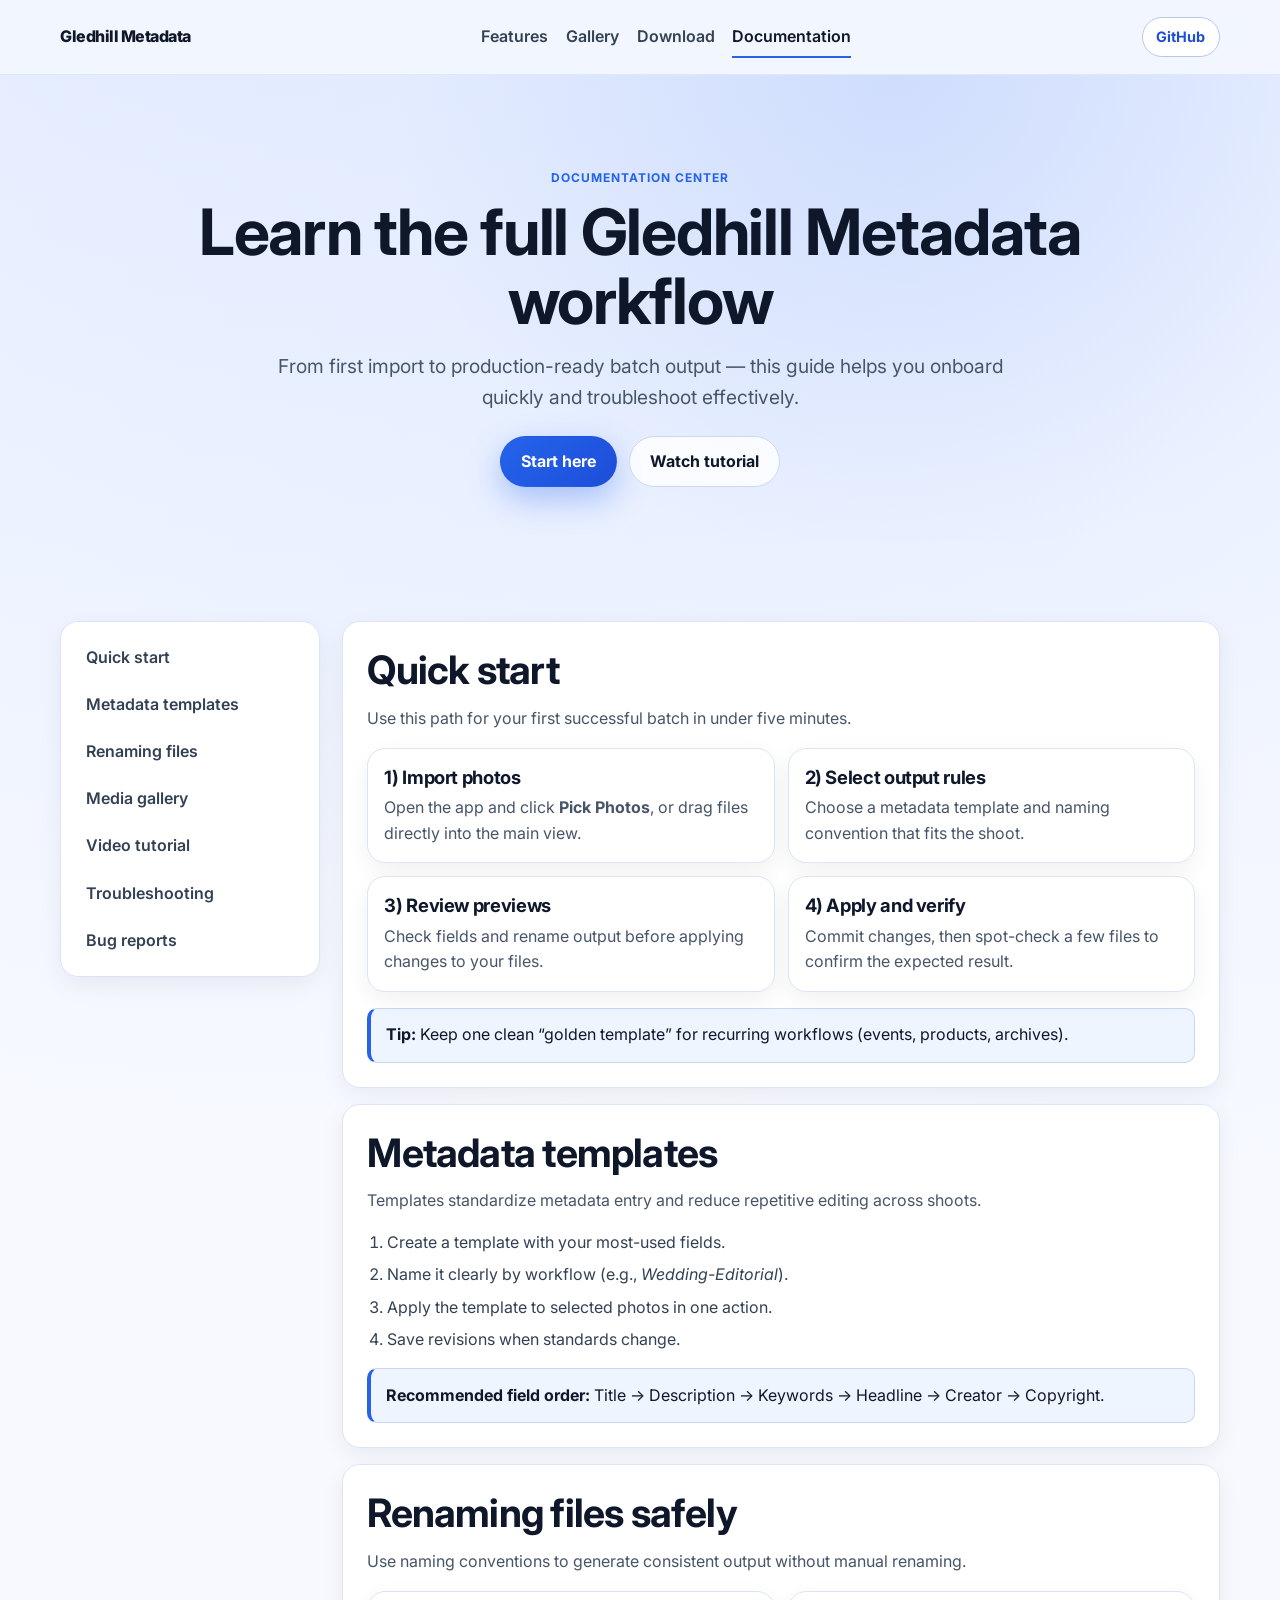
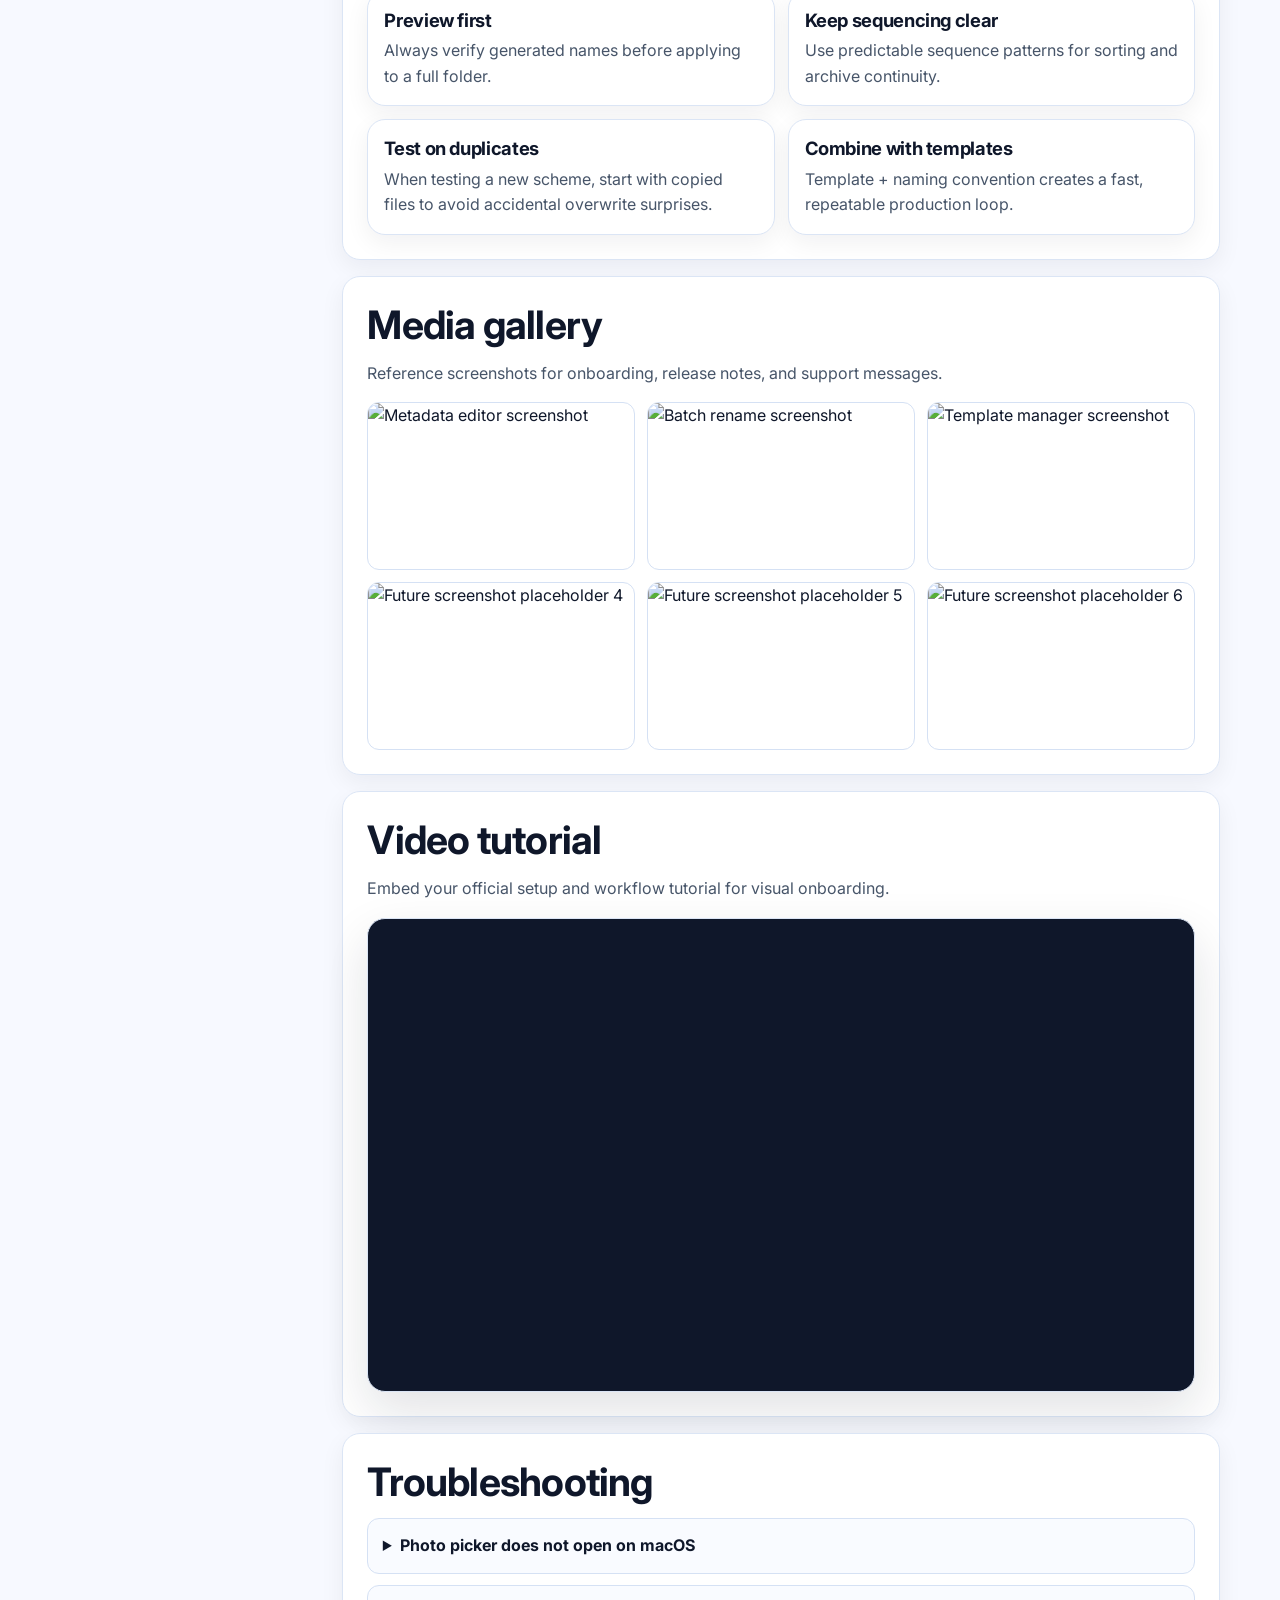
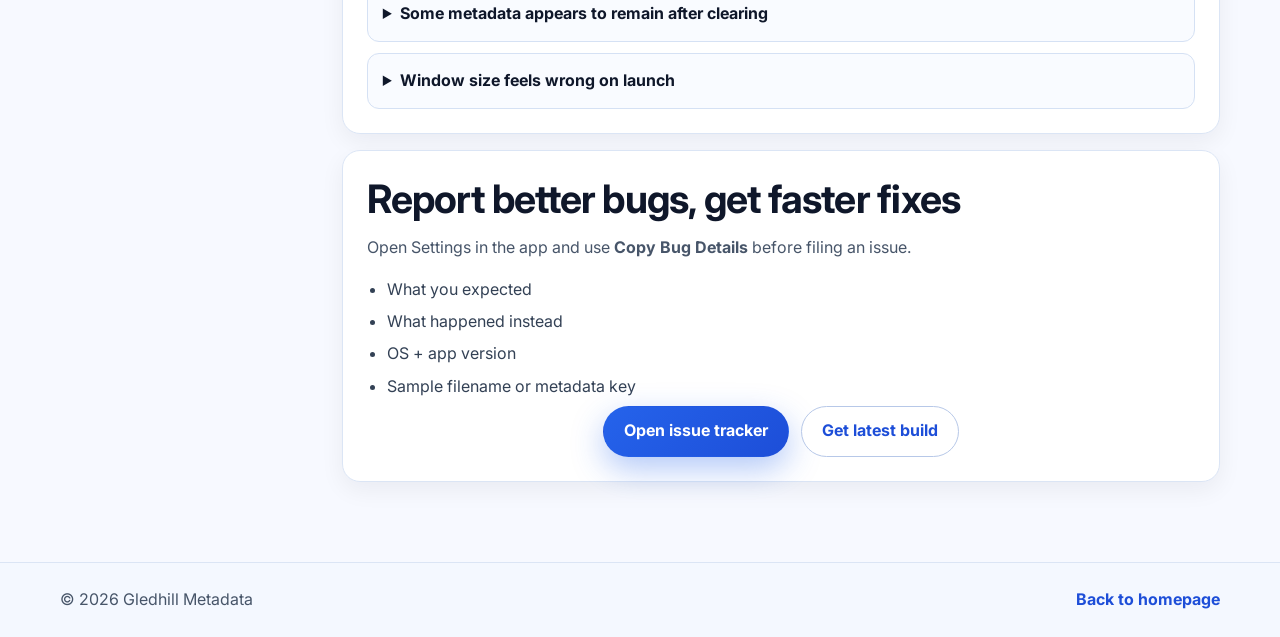
==== docs.html @ 779b61c4 "1.6.3" ====
<!doctype html>
<html lang="en">
<head>
  <meta charset="UTF-8" />
  <meta name="viewport" content="width=device-width, initial-scale=1.0" />
  <meta name="description" content="Official documentation for Gledhill Metadata: quick start, metadata templates, renaming, troubleshooting, media, and support resources." />
  <meta name="keywords" content="Gledhill Metadata documentation, EXIF editor guide, metadata templates, batch rename help" />
  <title>Documentation — Gledhill Metadata</title>
  <meta property="og:title" content="Documentation — Gledhill Metadata" />
  <meta property="og:description" content="Learn how to import photos, apply templates, rename files, troubleshoot issues, and submit high-quality bug reports." />
  <meta property="og:image" content="https://nerd-or-geek.github.io/Gledhill-Metadata/assets/screenshot-1.PNG" />
  <meta property="og:url" content="https://nerd-or-geek.github.io/Gledhill-Metadata/docs.html" />
  <meta property="og:type" content="article" />
  <meta name="twitter:card" content="summary_large_image" />
  <link rel="canonical" href="https://nerd-or-geek.github.io/Gledhill-Metadata/docs.html" />
  <link rel="icon" type="image/x-icon" href="gledhillmetadata/assets/icons/app_logo.ico" />
  <link rel="preconnect" href="https://fonts.googleapis.com" />
  <link rel="preconnect" href="https://fonts.gstatic.com" crossorigin />
  <link href="https://fonts.googleapis.com/css2?family=Inter:wght@400;500;600;700;800&display=swap" rel="stylesheet" />
  <link rel="stylesheet" href="styles.css" />
</head>
<body>
  <header class="site-header">
    <div class="container header-inner">
      <a href="index.html" class="brand" aria-label="Gledhill Metadata home">Gledhill Metadata</a>
      <nav class="nav" aria-label="Main navigation">
        <a href="index.html#features">Features</a>
        <a href="index.html#gallery">Gallery</a>
        <a href="index.html#download">Download</a>
        <a href="docs.html" class="active" aria-current="page">Documentation</a>
      </nav>
      <a class="btn btn-outline btn-small" href="https://github.com/Nerd-or-Geek/Gledhill-Metadata" target="_blank" rel="noopener noreferrer">GitHub</a>
    </div>
  </header>

  <main id="top">
    <section class="doc-hero">
      <div class="container doc-hero-inner" data-reveal>
        <p class="eyebrow">Documentation Center</p>
        <h1>Learn the full Gledhill Metadata workflow</h1>
        <p class="hero-tagline">From first import to production-ready batch output — this guide helps you onboard quickly and troubleshoot effectively.</p>
        <div class="hero-actions">
          <a class="btn btn-primary" href="#quick-start">Start here</a>
          <a class="btn btn-ghost" href="#tutorial-video">Watch tutorial</a>
        </div>
      </div>
    </section>

    <section class="section">
      <div class="container doc-layout">
        <aside class="doc-sidebar" aria-label="Documentation section navigation">
          <nav>
            <a href="#quick-start">Quick start</a>
            <a href="#metadata-templates">Metadata templates</a>
            <a href="#renaming">Renaming files</a>
            <a href="#media">Media gallery</a>
            <a href="#tutorial-video">Video tutorial</a>
            <a href="#troubleshooting">Troubleshooting</a>
            <a href="#bug-reports">Bug reports</a>
          </nav>
        </aside>

        <div class="doc-content">
          <section id="quick-start" class="doc-section" data-reveal>
            <h2>Quick start</h2>
            <p>Use this path for your first successful batch in under five minutes.</p>
            <div class="doc-grid">
              <article class="doc-card">
                <h3>1) Import photos</h3>
                <p>Open the app and click <strong>Pick Photos</strong>, or drag files directly into the main view.</p>
              </article>
              <article class="doc-card">
                <h3>2) Select output rules</h3>
                <p>Choose a metadata template and naming convention that fits the shoot.</p>
              </article>
              <article class="doc-card">
                <h3>3) Review previews</h3>
                <p>Check fields and rename output before applying changes to your files.</p>
              </article>
              <article class="doc-card">
                <h3>4) Apply and verify</h3>
                <p>Commit changes, then spot-check a few files to confirm the expected result.</p>
              </article>
            </div>
            <div class="doc-callout">
              <strong>Tip:</strong> Keep one clean “golden template” for recurring workflows (events, products, archives).
            </div>
          </section>

          <section id="metadata-templates" class="doc-section" data-reveal>
            <h2>Metadata templates</h2>
            <p>Templates standardize metadata entry and reduce repetitive editing across shoots.</p>
            <ol class="doc-steps">
              <li>Create a template with your most-used fields.</li>
              <li>Name it clearly by workflow (e.g., <em>Wedding-Editorial</em>).</li>
              <li>Apply the template to selected photos in one action.</li>
              <li>Save revisions when standards change.</li>
            </ol>
            <div class="doc-callout">
              <strong>Recommended field order:</strong> Title → Description → Keywords → Headline → Creator → Copyright.
            </div>
          </section>

          <section id="renaming" class="doc-section" data-reveal>
            <h2>Renaming files safely</h2>
            <p>Use naming conventions to generate consistent output without manual renaming.</p>
            <div class="doc-grid">
              <article class="doc-card">
                <h3>Preview first</h3>
                <p>Always verify generated names before applying to a full folder.</p>
              </article>
              <article class="doc-card">
                <h3>Keep sequencing clear</h3>
                <p>Use predictable sequence patterns for sorting and archive continuity.</p>
              </article>
              <article class="doc-card">
                <h3>Test on duplicates</h3>
                <p>When testing a new scheme, start with copied files to avoid accidental overwrite surprises.</p>
              </article>
              <article class="doc-card">
                <h3>Combine with templates</h3>
                <p>Template + naming convention creates a fast, repeatable production loop.</p>
              </article>
            </div>
          </section>

          <section id="media" class="doc-section" data-reveal>
            <h2>Media gallery</h2>
            <p>Reference screenshots for onboarding, release notes, and support messages.</p>
            <div class="doc-media-grid">
              <figure class="doc-media-item"><img src="assets/screenshot-1.PNG" alt="Metadata editor screenshot" loading="lazy" /></figure>
              <figure class="doc-media-item"><img src="assets/screenshot-2.PNG" alt="Batch rename screenshot" loading="lazy" /></figure>
              <figure class="doc-media-item"><img src="assets/screenshot-3.PNG" alt="Template manager screenshot" loading="lazy" /></figure>
              <figure class="doc-media-item"><img src="https://placehold.co/800x520/e0ecff/2563eb?text=Future+Screenshot+04" alt="Future screenshot placeholder 4" loading="lazy" /></figure>
              <figure class="doc-media-item"><img src="https://placehold.co/800x520/f1f5f9/334155?text=Future+Screenshot+05" alt="Future screenshot placeholder 5" loading="lazy" /></figure>
              <figure class="doc-media-item"><img src="https://placehold.co/800x520/e2e8f0/0f172a?text=Future+Screenshot+06" alt="Future screenshot placeholder 6" loading="lazy" /></figure>
            </div>
          </section>

          <section id="tutorial-video" class="doc-section" data-reveal>
            <h2>Video tutorial</h2>
            <p>Embed your official setup and workflow tutorial for visual onboarding.</p>
            <div class="video-frame">
              <iframe
                src="https://www.youtube-nocookie.com/embed/dQw4w9WgXcQ"
                title="Gledhill Metadata documentation tutorial"
                loading="lazy"
                allow="accelerometer; autoplay; clipboard-write; encrypted-media; gyroscope; picture-in-picture; web-share"
                referrerpolicy="strict-origin-when-cross-origin"
                allowfullscreen></iframe>
            </div>
          </section>

          <section id="troubleshooting" class="doc-section" data-reveal>
            <h2>Troubleshooting</h2>
            <details class="doc-faq">
              <summary>Photo picker does not open on macOS</summary>
              <p>Check macOS permissions in System Settings and ensure the app has file access permission.</p>
            </details>
            <details class="doc-faq">
              <summary>Some metadata appears to remain after clearing</summary>
              <p>Certain embedded tags can be preserved for image integrity. Include exact tag names in bug reports.</p>
            </details>
            <details class="doc-faq">
              <summary>Window size feels wrong on launch</summary>
              <p>Resize once and close normally; the app restores the last window dimensions on next launch.</p>
            </details>
          </section>

          <section id="bug-reports" class="doc-section" data-reveal>
            <h2>Report better bugs, get faster fixes</h2>
            <p>Open Settings in the app and use <strong>Copy Bug Details</strong> before filing an issue.</p>
            <ul class="doc-list">
              <li>What you expected</li>
              <li>What happened instead</li>
              <li>OS + app version</li>
              <li>Sample filename or metadata key</li>
            </ul>
            <div class="hero-actions">
              <a class="btn btn-primary" href="https://github.com/Nerd-or-Geek/Gledhill-Metadata/issues" target="_blank" rel="noopener noreferrer">Open issue tracker</a>
              <a class="btn btn-outline" href="index.html#download">Get latest build</a>
            </div>
          </section>
        </div>
      </div>
    </section>
  </main>

  <footer class="site-footer">
    <div class="container footer-inner">
      <p>&copy; <span id="year"></span> Gledhill Metadata</p>
      <a href="index.html">Back to homepage</a>
    </div>
  </footer>

  <script src="script.js"></script>
</body>
</html>
---- styles.css ----
:root {
  --bg: #f7f9ff;
  --bg-alt: #eef3ff;
  --surface: #ffffff;
  --surface-soft: #f8fbff;
  --text: #0f172a;
  --muted: #475569;
  --primary: #2563eb;
  --primary-hover: #1d4ed8;
  --ring: rgba(37, 99, 235, 0.3);
  --border: #dbe5f5;
  --shadow-sm: 0 8px 24px rgba(15, 23, 42, 0.06);
  --shadow: 0 20px 50px rgba(15, 23, 42, 0.12);
  --shadow-lg: 0 36px 90px rgba(15, 23, 42, 0.16);
  --radius: 18px;
  --radius-sm: 12px;
  --container: 1160px;
}

* {
  box-sizing: border-box;
}

html,
body {
  margin: 0;
  padding: 0;
}

html {
  scroll-behavior: smooth;
}

body {
  font-family: Inter, -apple-system, BlinkMacSystemFont, "Segoe UI", Roboto, Arial, sans-serif;
  background: radial-gradient(circle at 20% -10%, #dce7ff 0, transparent 35%),
    radial-gradient(circle at 90% 0%, #e8efff 0, transparent 30%),
    var(--bg);
  color: var(--text);
  line-height: 1.6;
}

a {
  color: inherit;
  text-decoration: none;
}

a:focus-visible,
button:focus-visible {
  outline: 3px solid var(--ring);
  outline-offset: 2px;
}

img {
  max-width: 100%;
  display: block;
}

.container {
  width: min(var(--container), calc(100% - 2rem));
  margin: 0 auto;
}

.section {
  padding: 5rem 0;
}

.section-alt {
  background: linear-gradient(180deg, #f7faff 0%, #eef3ff 100%);
  border-block: 1px solid var(--border);
}

.eyebrow {
  margin: 0 0 0.6rem;
  color: var(--primary);
  font-weight: 700;
  text-transform: uppercase;
  letter-spacing: 0.08em;
  font-size: 0.75rem;
}

h1,
h2,
h3 {
  margin: 0;
  letter-spacing: -0.02em;
}

h1 {
  font-size: clamp(2.2rem, 5.5vw, 4rem);
  line-height: 1.08;
}

h2 {
  font-size: clamp(1.7rem, 3.6vw, 2.45rem);
  line-height: 1.2;
  margin-bottom: 0.8rem;
}

h3 {
  font-size: 1.15rem;
  line-height: 1.35;
}

p {
  margin: 0;
  color: var(--muted);
}

.section-intro {
  max-width: 760px;
  margin: 0 0 2rem;
}

.section-intro.left {
  margin-bottom: 0;
}

.site-header {
  position: sticky;
  top: 0;
  z-index: 40;
  backdrop-filter: blur(10px);
  background: rgba(247, 249, 255, 0.78);
  border-bottom: 1px solid rgba(219, 229, 245, 0.85);
}

.header-inner {
  min-height: 74px;
  display: flex;
  align-items: center;
  justify-content: space-between;
  gap: 1rem;
}

.brand {
  font-weight: 800;
  letter-spacing: -0.03em;
}

.nav {
  display: flex;
  align-items: center;
  gap: 1.1rem;
}

.nav a {
  position: relative;
  color: #334155;
  font-weight: 600;
  padding: 0.4rem 0;
}

.nav a::after {
  content: "";
  position: absolute;
  left: 0;
  right: 0;
  bottom: -2px;
  height: 2px;
  background: var(--primary);
  transform: scaleX(0);
  transform-origin: left;
  transition: transform 0.25s ease;
}

.nav a:hover,
.nav a.active {
  color: #0f172a;
}

.nav a:hover::after,
.nav a.active::after {
  transform: scaleX(1);
}

.btn {
  border: 1px solid transparent;
  border-radius: 999px;
  display: inline-flex;
  align-items: center;
  justify-content: center;
  gap: 0.45rem;
  font-weight: 700;
  cursor: pointer;
  transition: transform 0.2s ease, box-shadow 0.25s ease, background 0.25s ease, color 0.25s ease, border-color 0.25s ease;
}

.btn:hover {
  transform: translateY(-2px);
}

.btn:active {
  transform: translateY(0);
}

.btn-primary,
.btn-ghost,
.btn-outline {
  min-height: 44px;
  padding: 0.72rem 1.25rem;
}

.btn-primary {
  color: #fff;
  background: linear-gradient(135deg, #2563eb 0%, #1d4ed8 100%);
  box-shadow: 0 12px 32px rgba(37, 99, 235, 0.35);
}

.btn-primary:hover {
  box-shadow: 0 20px 36px rgba(37, 99, 235, 0.42);
}

.btn-ghost {
  color: #0f172a;
  border-color: #cad8f0;
  background: rgba(255, 255, 255, 0.8);
}

.btn-ghost:hover {
  border-color: #9db7e8;
  background: #fff;
}

.btn-outline {
  color: #1d4ed8;
  border-color: #b7c8e8;
  background: #fff;
}

.btn-outline:hover {
  border-color: #8aacdf;
  background: #f7faff;
}

.btn-small {
  min-height: 36px;
  padding: 0.45rem 0.85rem;
  font-size: 0.9rem;
}

.hero {
  padding: 6.2rem 0 4.2rem;
  position: relative;
}

.hero::before {
  content: "";
  position: absolute;
  inset: 0;
  background: radial-gradient(circle at 50% 10%, rgba(37, 99, 235, 0.12) 0%, transparent 55%);
  pointer-events: none;
}

.hero-inner {
  position: relative;
  z-index: 1;
  text-align: center;
  max-width: 940px;
}

.hero-tagline {
  margin: 1rem auto 1.5rem;
  max-width: 760px;
  font-size: clamp(1rem, 2vw, 1.2rem);
}

.hero-micro-proof {
  display: flex;
  justify-content: center;
  flex-wrap: wrap;
  gap: 0.5rem;
  margin-bottom: 1.5rem;
}

.hero-micro-proof span {
  border: 1px solid #c9d8f2;
  border-radius: 999px;
  background: rgba(255, 255, 255, 0.78);
  color: #1e3a8a;
  font-size: 0.82rem;
  font-weight: 700;
  padding: 0.28rem 0.65rem;
}

.hero-actions {
  display: flex;
  flex-wrap: wrap;
  justify-content: center;
  gap: 0.75rem;
}

.hero-frame {
  margin-top: 2.3rem;
  border: 1px solid #2a3347;
  border-radius: var(--radius);
  overflow: hidden;
  box-shadow: var(--shadow-lg);
  background: #1f2937;
  text-align: left;
}

.hero-frame-head {
  display: flex;
  align-items: center;
  gap: 0.45rem;
  padding: 0.75rem 1rem;
  background: #182133;
  border-bottom: 1px solid rgba(255, 255, 255, 0.08);
}

.hero-frame-head span {
  width: 10px;
  height: 10px;
  border-radius: 50%;
}

.hero-frame-head span:nth-child(1) { background: #ff5f57; }
.hero-frame-head span:nth-child(2) { background: #febc2e; }
.hero-frame-head span:nth-child(3) { background: #28c840; }

.hero-frame-head p {
  margin-left: 0.4rem;
  color: rgba(226, 232, 240, 0.72);
  font-size: 0.78rem;
  font-weight: 600;
}

.trust-band {
  padding-top: 1.4rem;
  padding-bottom: 2rem;
}

.trust-grid {
  display: grid;
  grid-template-columns: repeat(4, minmax(0, 1fr));
  gap: 0.9rem;
}

.trust-card,
.card,
.download-card,
.doc-card,
.doc-section,
.doc-sidebar {
  background: var(--surface);
  border: 1px solid var(--border);
  border-radius: var(--radius);
  box-shadow: var(--shadow-sm);
}

.trust-card {
  padding: 1rem;
}

.trust-card p {
  margin-top: 0.35rem;
  font-size: 0.93rem;
}

.grid {
  display: grid;
  gap: 1rem;
}

.cards-3 {
  grid-template-columns: repeat(3, minmax(0, 1fr));
}

.card {
  padding: 1.3rem;
  transition: transform 0.25s ease, box-shadow 0.25s ease;
}

.card:hover {
  transform: translateY(-4px);
  box-shadow: var(--shadow);
}

.card p {
  margin-top: 0.45rem;
}

.section-heading-row {
  display: flex;
  align-items: flex-end;
  justify-content: space-between;
  gap: 1rem;
  margin-bottom: 1.1rem;
}

.gallery-controls {
  display: flex;
  gap: 0.45rem;
}

.gallery-nav {
  width: 40px;
  height: 40px;
  border-radius: 10px;
  border: 1px solid #c6d5ef;
  background: #fff;
  color: #1d4ed8;
  font-weight: 800;
  cursor: pointer;
  transition: background 0.2s ease, transform 0.2s ease;
}

.gallery-nav:hover {
  background: #eef4ff;
  transform: translateY(-1px);
}

.gallery {
  border: 1px solid var(--border);
  border-radius: var(--radius);
  padding: 0.75rem;
  background: #fff;
  box-shadow: var(--shadow-sm);
}

.gallery-track {
  position: relative;
  min-height: 280px;
}

.gallery-slide {
  margin: 0;
  display: none;
  border-radius: calc(var(--radius) - 6px);
  overflow: hidden;
  background: #f8fafc;
  border: 1px solid #dbe4f2;
}

.gallery-slide.is-active {
  display: block;
  animation: fadeSlideIn 0.45s ease;
}

.gallery-slide img {
  width: 100%;
  aspect-ratio: 16 / 9;
  object-fit: cover;
}

.gallery-slide figcaption {
  padding: 0.7rem 0.9rem;
  font-size: 0.9rem;
  color: #334155;
}

.gallery-dots {
  display: flex;
  justify-content: center;
  flex-wrap: wrap;
  gap: 0.4rem;
  margin-top: 0.7rem;
}

.gallery-dot {
  width: 9px;
  height: 9px;
  border-radius: 50%;
  border: none;
  background: #c5d4ed;
  cursor: pointer;
  transition: transform 0.2s ease, background 0.2s ease;
}

.gallery-dot.is-active {
  background: #2563eb;
  transform: scale(1.15);
}

.video-frame {
  border: 1px solid var(--border);
  border-radius: var(--radius);
  overflow: hidden;
  box-shadow: var(--shadow);
  background: #0f172a;
}

.video-frame iframe {
  width: 100%;
  aspect-ratio: 16 / 9;
  border: 0;
}

.download-grid {
  grid-template-columns: repeat(3, minmax(0, 1fr));
  margin-bottom: 1.2rem;
}

.download-card {
  padding: 1.3rem;
  display: flex;
  flex-direction: column;
  gap: 0.85rem;
}

.download-card .btn {
  margin-top: auto;
}

.linux-install-box {
  border: 1px solid #c7d6f0;
  background: linear-gradient(180deg, #ffffff 0%, #f8fbff 100%);
  border-radius: var(--radius);
  padding: 1.2rem;
}

.linux-install-box h3 {
  margin-bottom: 0.3rem;
}

.code-block {
  margin: 0.75rem 0;
  padding: 0.8rem 0.9rem;
  border-radius: 10px;
  background: #0b1220;
  color: #e2e8f0;
  overflow-x: auto;
  border: 1px solid rgba(148, 163, 184, 0.25);
}

.code-block code {
  font-family: ui-monospace, SFMono-Regular, Menlo, Monaco, Consolas, "Liberation Mono", "Courier New", monospace;
  font-size: 0.88rem;
}

.cta-section {
  padding-top: 4rem;
}

.cta-inner {
  text-align: center;
  border: 1px solid var(--border);
  border-radius: var(--radius);
  background: linear-gradient(145deg, #fdfefe 0%, #eef5ff 100%);
  box-shadow: var(--shadow);
  padding: 2.2rem 1.2rem;
}

.cta-inner p {
  max-width: 680px;
  margin: 0.45rem auto 1.2rem;
}

.doc-hero {
  padding: 5.8rem 0 3.4rem;
  position: relative;
}

.doc-hero::before {
  content: "";
  position: absolute;
  inset: 0;
  background: radial-gradient(circle at 70% 0%, rgba(37, 99, 235, 0.11) 0%, transparent 50%);
  pointer-events: none;
}

.doc-hero-inner {
  max-width: 900px;
  text-align: center;
  position: relative;
  z-index: 1;
}

.doc-layout {
  display: grid;
  grid-template-columns: 260px minmax(0, 1fr);
  gap: 1.4rem;
  align-items: start;
}

.doc-sidebar {
  position: sticky;
  top: 92px;
  padding: 0.9rem;
}

.doc-sidebar nav {
  display: grid;
  gap: 0.35rem;
}

.doc-sidebar a {
  border-radius: 10px;
  padding: 0.5rem 0.65rem;
  color: #334155;
  font-weight: 600;
  transition: background 0.2s ease, color 0.2s ease;
}

.doc-sidebar a:hover {
  background: #ecf3ff;
  color: #1d4ed8;
}

.doc-content {
  display: grid;
  gap: 1rem;
}

.doc-section {
  padding: 1.5rem;
  scroll-margin-top: 92px;
}

.doc-section > p {
  margin-bottom: 1rem;
}

.doc-grid {
  display: grid;
  grid-template-columns: repeat(2, minmax(0, 1fr));
  gap: 0.8rem;
}

.doc-card {
  padding: 1rem;
}

.doc-card p {
  margin-top: 0.35rem;
}

.doc-callout {
  margin-top: 1rem;
  border: 1px solid #c5d7f5;
  border-left: 4px solid #2563eb;
  border-radius: 10px;
  background: #eff5ff;
  padding: 0.85rem 0.9rem;
}

.doc-steps,
.doc-list {
  margin: 0.9rem 0 0;
  padding-left: 1.2rem;
  color: #334155;
}

.doc-steps li,
.doc-list li {
  margin-bottom: 0.42rem;
}

.doc-media-grid {
  display: grid;
  grid-template-columns: repeat(3, minmax(0, 1fr));
  gap: 0.75rem;
}

.doc-media-item {
  margin: 0;
  border: 1px solid #d5e1f4;
  border-radius: 12px;
  overflow: hidden;
  background: #fff;
  transition: transform 0.2s ease, box-shadow 0.25s ease;
}

.doc-media-item:hover {
  transform: translateY(-2px);
  box-shadow: var(--shadow-sm);
}

.doc-media-item img {
  width: 100%;
  aspect-ratio: 16 / 10;
  object-fit: cover;
}

.doc-faq {
  margin-top: 0.7rem;
  border: 1px solid #d5e1f4;
  border-radius: 12px;
  background: #f9fbff;
  padding: 0.9rem;
}

.doc-faq summary {
  cursor: pointer;
  font-weight: 700;
  color: #0f172a;
}

.doc-faq p {
  margin-top: 0.65rem;
}

.site-footer {
  border-top: 1px solid var(--border);
  background: #f4f8ff;
}

.footer-inner {
  min-height: 74px;
  display: flex;
  align-items: center;
  justify-content: space-between;
  gap: 1rem;
}

.footer-inner a {
  color: #1d4ed8;
  font-weight: 700;
}

[data-reveal] {
  opacity: 0;
  transform: translateY(24px);
  transition: opacity 0.55s ease, transform 0.55s ease;
}

[data-reveal].is-visible {
  opacity: 1;
  transform: translateY(0);
}

@keyframes fadeSlideIn {
  from {
    opacity: 0;
    transform: translateX(10px);
  }
  to {
    opacity: 1;
    transform: translateX(0);
  }
}

@media (max-width: 1050px) {
  .cards-3,
  .download-grid,
  .doc-media-grid {
    grid-template-columns: repeat(2, minmax(0, 1fr));
  }

  .trust-grid {
    grid-template-columns: repeat(2, minmax(0, 1fr));
  }
}

@media (max-width: 900px) {
  .doc-layout {
    grid-template-columns: 1fr;
  }

  .doc-sidebar {
    position: static;
  }

  .doc-sidebar nav {
    grid-template-columns: repeat(2, minmax(0, 1fr));
  }

  .section-heading-row {
    flex-direction: column;
    align-items: flex-start;
  }
}

@media (max-width: 760px) {
  .header-inner {
    flex-wrap: wrap;
    justify-content: center;
    padding: 0.9rem 0;
    min-height: auto;
  }

  .nav {
    flex-wrap: wrap;
    justify-content: center;
    width: 100%;
  }

  .section {
    padding: 3.6rem 0;
  }

  .cards-3,
  .download-grid,
  .trust-grid,
  .doc-grid,
  .doc-media-grid,
  .doc-sidebar nav {
    grid-template-columns: 1fr;
  }

  .hero {
    padding-top: 5rem;
  }

  .hero-tagline {
    max-width: 95%;
  }

  .cta-inner {
    padding: 1.7rem 1rem;
  }

  .footer-inner {
    flex-direction: column;
    justify-content: center;
    min-height: auto;
    padding: 0.8rem 0;
  }
}

@media (prefers-reduced-motion: reduce) {
  *,
  *::before,
  *::after {
    animation-duration: 0.01ms !important;
    animation-iteration-count: 1 !important;
    transition-duration: 0.01ms !important;
    scroll-behavior: auto !important;
  }

  [data-reveal] {
    opacity: 1;
    transform: none;
  }
}
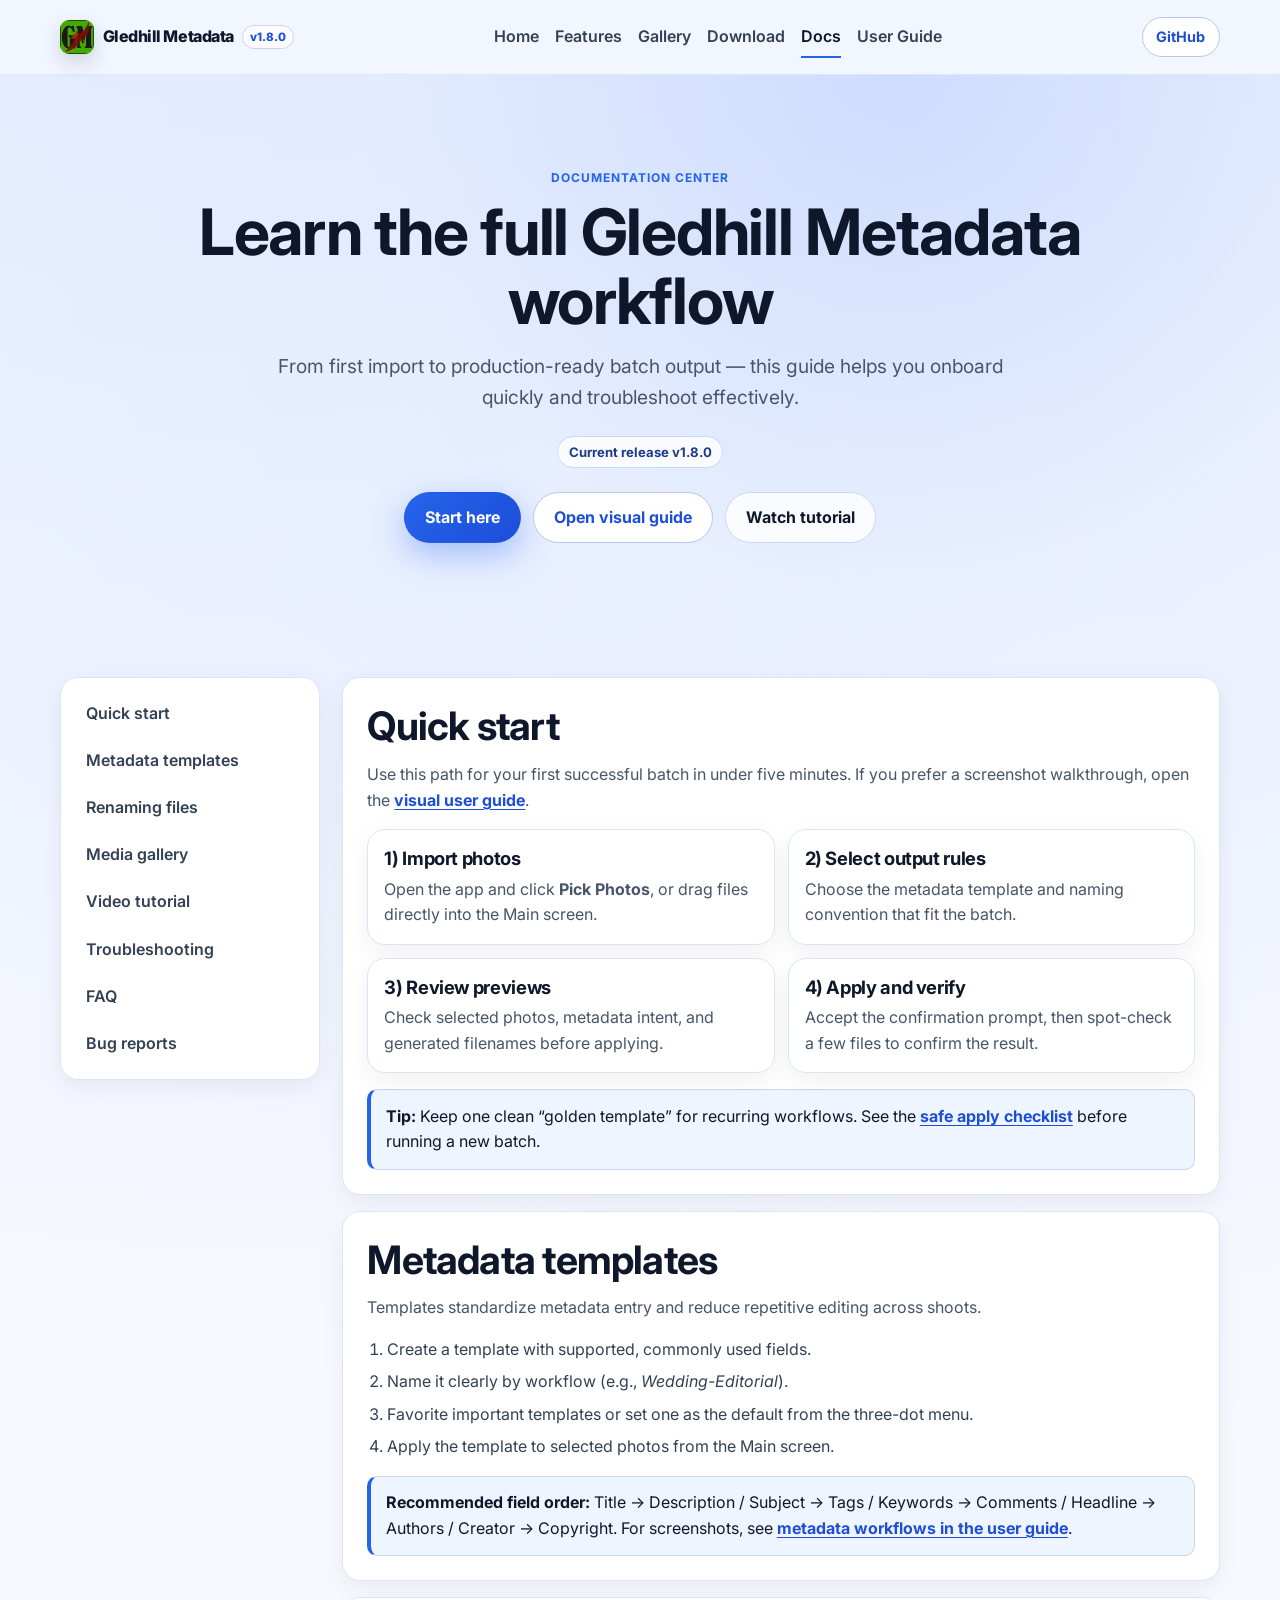
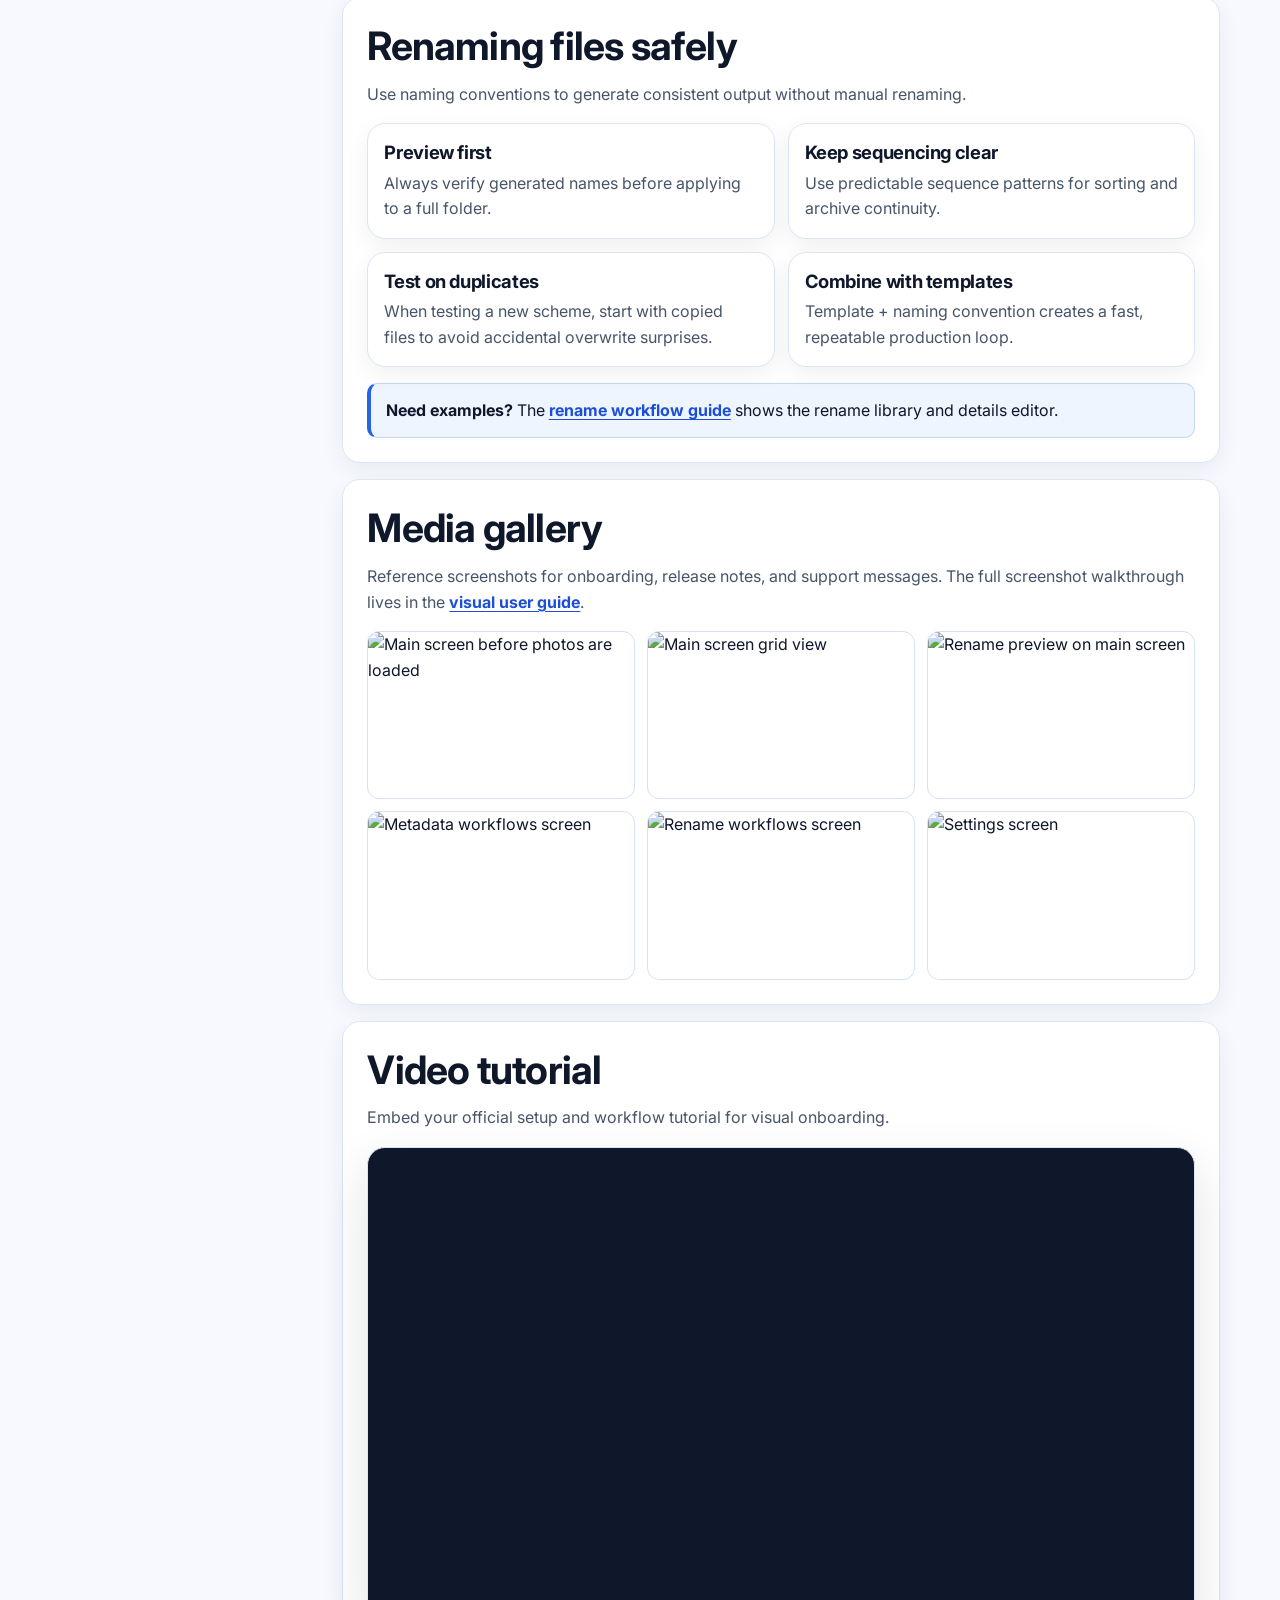
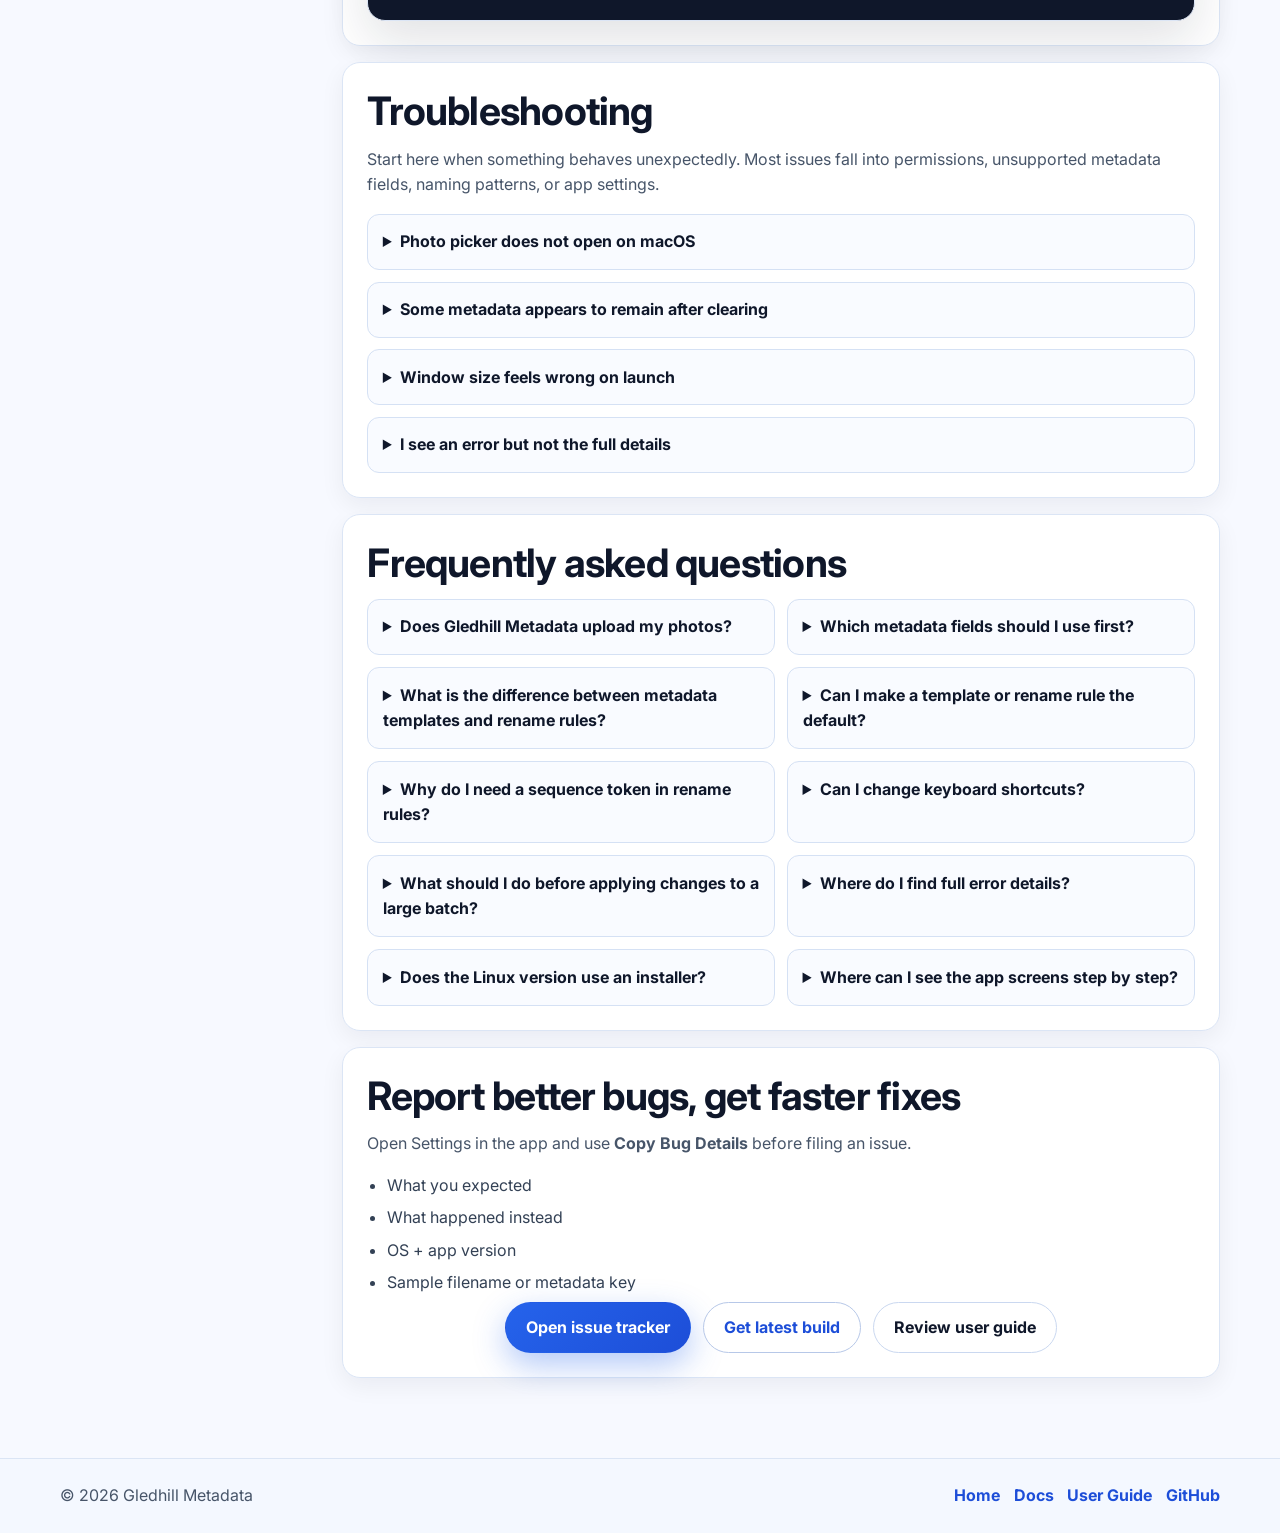
==== commit 3f9e5f53: "1.8.0 Updated documentation, added User Guide, Q&A, logo, version number and made things consistent " ====
--- a/docs.html
+++ b/docs.html
@@ -8,7 +8,7 @@
   <title>Documentation — Gledhill Metadata</title>
   <meta property="og:title" content="Documentation — Gledhill Metadata" />
   <meta property="og:description" content="Learn how to import photos, apply templates, rename files, troubleshoot issues, and submit high-quality bug reports." />
-  <meta property="og:image" content="https://nerd-or-geek.github.io/Gledhill-Metadata/assets/screenshot-1.PNG" />
+  <meta property="og:image" content="https://nerd-or-geek.github.io/Gledhill-Metadata/assets/screenshots/user-guide/02-GM-main-screen-Grid-view.png" />
   <meta property="og:url" content="https://nerd-or-geek.github.io/Gledhill-Metadata/docs.html" />
   <meta property="og:type" content="article" />
   <meta name="twitter:card" content="summary_large_image" />
@@ -22,12 +22,18 @@
 <body>
   <header class="site-header">
     <div class="container header-inner">
-      <a href="index.html" class="brand" aria-label="Gledhill Metadata home">Gledhill Metadata</a>
+      <a href="index.html#top" class="brand" aria-label="Gledhill Metadata home">
+        <img class="brand-logo" src="assets/app_logo-web.png" alt="" aria-hidden="true" />
+        <span>Gledhill Metadata</span>
+        <span class="brand-version">v1.8.0</span>
+      </a>
       <nav class="nav" aria-label="Main navigation">
+        <a href="index.html#top">Home</a>
         <a href="index.html#features">Features</a>
         <a href="index.html#gallery">Gallery</a>
         <a href="index.html#download">Download</a>
-        <a href="docs.html" class="active" aria-current="page">Documentation</a>
+        <a href="docs.html" class="active" aria-current="page">Docs</a>
+        <a href="user-guide.html">User Guide</a>
       </nav>
       <a class="btn btn-outline btn-small" href="https://github.com/Nerd-or-Geek/Gledhill-Metadata" target="_blank" rel="noopener noreferrer">GitHub</a>
     </div>
@@ -39,8 +45,12 @@
         <p class="eyebrow">Documentation Center</p>
         <h1>Learn the full Gledhill Metadata workflow</h1>
         <p class="hero-tagline">From first import to production-ready batch output — this guide helps you onboard quickly and troubleshoot effectively.</p>
+        <div class="hero-micro-proof" aria-label="Release information">
+          <span>Current release v1.8.0</span>
+        </div>
         <div class="hero-actions">
           <a class="btn btn-primary" href="#quick-start">Start here</a>
+          <a class="btn btn-outline" href="user-guide.html">Open visual guide</a>
           <a class="btn btn-ghost" href="#tutorial-video">Watch tutorial</a>
         </div>
       </div>
@@ -56,6 +66,7 @@
             <a href="#media">Media gallery</a>
             <a href="#tutorial-video">Video tutorial</a>
             <a href="#troubleshooting">Troubleshooting</a>
+            <a href="#faq">FAQ</a>
             <a href="#bug-reports">Bug reports</a>
           </nav>
         </aside>
@@ -63,27 +74,27 @@
         <div class="doc-content">
           <section id="quick-start" class="doc-section" data-reveal>
             <h2>Quick start</h2>
-            <p>Use this path for your first successful batch in under five minutes.</p>
+            <p>Use this path for your first successful batch in under five minutes. If you prefer a screenshot walkthrough, open the <a class="doc-inline-link" href="user-guide.html">visual user guide</a>.</p>
             <div class="doc-grid">
               <article class="doc-card">
                 <h3>1) Import photos</h3>
-                <p>Open the app and click <strong>Pick Photos</strong>, or drag files directly into the main view.</p>
+                <p>Open the app and click <strong>Pick Photos</strong>, or drag files directly into the Main screen.</p>
               </article>
               <article class="doc-card">
                 <h3>2) Select output rules</h3>
-                <p>Choose a metadata template and naming convention that fits the shoot.</p>
+                <p>Choose the metadata template and naming convention that fit the batch.</p>
               </article>
               <article class="doc-card">
                 <h3>3) Review previews</h3>
-                <p>Check fields and rename output before applying changes to your files.</p>
+                <p>Check selected photos, metadata intent, and generated filenames before applying.</p>
               </article>
               <article class="doc-card">
                 <h3>4) Apply and verify</h3>
-                <p>Commit changes, then spot-check a few files to confirm the expected result.</p>
+                <p>Accept the confirmation prompt, then spot-check a few files to confirm the result.</p>
               </article>
             </div>
             <div class="doc-callout">
-              <strong>Tip:</strong> Keep one clean “golden template” for recurring workflows (events, products, archives).
+              <strong>Tip:</strong> Keep one clean “golden template” for recurring workflows. See the <a href="user-guide.html#safe-apply">safe apply checklist</a> before running a new batch.
             </div>
           </section>
 
@@ -91,13 +102,13 @@
             <h2>Metadata templates</h2>
             <p>Templates standardize metadata entry and reduce repetitive editing across shoots.</p>
             <ol class="doc-steps">
-              <li>Create a template with your most-used fields.</li>
+              <li>Create a template with supported, commonly used fields.</li>
               <li>Name it clearly by workflow (e.g., <em>Wedding-Editorial</em>).</li>
-              <li>Apply the template to selected photos in one action.</li>
-              <li>Save revisions when standards change.</li>
+              <li>Favorite important templates or set one as the default from the three-dot menu.</li>
+              <li>Apply the template to selected photos from the Main screen.</li>
             </ol>
             <div class="doc-callout">
-              <strong>Recommended field order:</strong> Title → Description → Keywords → Headline → Creator → Copyright.
+              <strong>Recommended field order:</strong> Title → Description / Subject → Tags / Keywords → Comments / Headline → Authors / Creator → Copyright. For screenshots, see <a href="user-guide.html#metadata-workflows">metadata workflows in the user guide</a>.
             </div>
           </section>
 
@@ -122,18 +133,21 @@
                 <p>Template + naming convention creates a fast, repeatable production loop.</p>
               </article>
             </div>
+            <div class="doc-callout">
+              <strong>Need examples?</strong> The <a href="user-guide.html#rename-workflows">rename workflow guide</a> shows the rename library and details editor.
+            </div>
           </section>
 
           <section id="media" class="doc-section" data-reveal>
             <h2>Media gallery</h2>
-            <p>Reference screenshots for onboarding, release notes, and support messages.</p>
+            <p>Reference screenshots for onboarding, release notes, and support messages. The full screenshot walkthrough lives in the <a class="doc-inline-link" href="user-guide.html">visual user guide</a>.</p>
             <div class="doc-media-grid">
-              <figure class="doc-media-item"><img src="assets/screenshot-1.PNG" alt="Metadata editor screenshot" loading="lazy" /></figure>
-              <figure class="doc-media-item"><img src="assets/screenshot-2.PNG" alt="Batch rename screenshot" loading="lazy" /></figure>
-              <figure class="doc-media-item"><img src="assets/screenshot-3.PNG" alt="Template manager screenshot" loading="lazy" /></figure>
-              <figure class="doc-media-item"><img src="https://placehold.co/800x520/e0ecff/2563eb?text=Future+Screenshot+04" alt="Future screenshot placeholder 4" loading="lazy" /></figure>
-              <figure class="doc-media-item"><img src="https://placehold.co/800x520/f1f5f9/334155?text=Future+Screenshot+05" alt="Future screenshot placeholder 5" loading="lazy" /></figure>
-              <figure class="doc-media-item"><img src="https://placehold.co/800x520/e2e8f0/0f172a?text=Future+Screenshot+06" alt="Future screenshot placeholder 6" loading="lazy" /></figure>
+              <figure class="doc-media-item"><img src="assets/screenshots/user-guide/00-GM-main-screen-blank.png" alt="Main screen before photos are loaded" loading="lazy" /></figure>
+              <figure class="doc-media-item"><img src="assets/screenshots/user-guide/02-GM-main-screen-Grid-view.png" alt="Main screen grid view" loading="lazy" /></figure>
+              <figure class="doc-media-item"><img src="assets/screenshots/user-guide/04-GM-main-screen-Rename-preview.png" alt="Rename preview on main screen" loading="lazy" /></figure>
+              <figure class="doc-media-item"><img src="assets/screenshots/user-guide/05-GM-workflow-screen-metadata-view.png" alt="Metadata workflows screen" loading="lazy" /></figure>
+              <figure class="doc-media-item"><img src="assets/screenshots/user-guide/07-GM-workflow-screen-rename-view.png" alt="Rename workflows screen" loading="lazy" /></figure>
+              <figure class="doc-media-item"><img src="assets/screenshots/user-guide/09-GM-settings-screen.png" alt="Settings screen" loading="lazy" /></figure>
             </div>
           </section>
 
@@ -153,18 +167,69 @@
 
           <section id="troubleshooting" class="doc-section" data-reveal>
             <h2>Troubleshooting</h2>
+            <p>Start here when something behaves unexpectedly. Most issues fall into permissions, unsupported metadata fields, naming patterns, or app settings.</p>
             <details class="doc-faq">
               <summary>Photo picker does not open on macOS</summary>
-              <p>Check macOS permissions in System Settings and ensure the app has file access permission.</p>
+              <p>Check macOS System Settings for file/folder access permissions. You can also drag images into the Main screen as a workaround while permissions are being fixed.</p>
             </details>
             <details class="doc-faq">
               <summary>Some metadata appears to remain after clearing</summary>
-              <p>Certain embedded tags can be preserved for image integrity. Include exact tag names in bug reports.</p>
+              <p>Certain embedded tags, especially color/profile data, may be preserved because removing them can affect image appearance. If a specific tag should be removed, include the exact tag name and file type in a bug report.</p>
             </details>
             <details class="doc-faq">
               <summary>Window size feels wrong on launch</summary>
               <p>Resize once and close normally; the app restores the last window dimensions on next launch.</p>
             </details>
+            <details class="doc-faq">
+              <summary>I see an error but not the full details</summary>
+              <p>By default, full error details are not shown immediately. Open Settings → Safety & errors to review the recent error log, or enable <strong>Show full errors immediately</strong> if you want detailed messages on screen.</p>
+            </details>
+          </section>
+
+          <section id="faq" class="doc-section" data-reveal>
+            <h2>Frequently asked questions</h2>
+            <div class="faq-grid">
+              <details class="doc-faq">
+                <summary>Does Gledhill Metadata upload my photos?</summary>
+                <p>No. The app is local-first. Photos and metadata are processed on your computer rather than uploaded to a cloud service.</p>
+              </details>
+              <details class="doc-faq">
+                <summary>Which metadata fields should I use first?</summary>
+                <p>Start with Title, Description/Subject, Tags/Keywords, Headline, Creator/Author, and Copyright. These fields cover most publishing and archive workflows.</p>
+              </details>
+              <details class="doc-faq">
+                <summary>What is the difference between metadata templates and rename rules?</summary>
+                <p>Metadata templates write values into image metadata. Rename rules generate filenames. A normal batch uses one of each.</p>
+              </details>
+              <details class="doc-faq">
+                <summary>Can I make a template or rename rule the default?</summary>
+                <p>Yes. Use the three-dot menu on an item in Workflows and choose <strong>Set as Default</strong>, or choose defaults in Settings.</p>
+              </details>
+              <details class="doc-faq">
+                <summary>Why do I need a sequence token in rename rules?</summary>
+                <p>A sequence token helps prevent duplicate names when several photos share the same date, title, or metadata values.</p>
+              </details>
+              <details class="doc-faq">
+                <summary>Can I change keyboard shortcuts?</summary>
+                <p>Yes. Open Settings → Keyboard shortcuts to customize Select All, Unselect All, Delete Selected, Apply, and Pick Photos.</p>
+              </details>
+              <details class="doc-faq">
+                <summary>What should I do before applying changes to a large batch?</summary>
+                <p>Review selected photos, confirm the template and rename rule, inspect the rename preview, and keep the Apply confirmation enabled. For new workflows, test on copied files first.</p>
+              </details>
+              <details class="doc-faq">
+                <summary>Where do I find full error details?</summary>
+                <p>Open Settings → Safety & errors. The app keeps the most recent errors there and includes them when you use <strong>Copy Bug Details</strong>.</p>
+              </details>
+              <details class="doc-faq">
+                <summary>Does the Linux version use an installer?</summary>
+                <p>The Linux build is distributed as an AppImage. The website also provides optional install and uninstall scripts for convenience.</p>
+              </details>
+              <details class="doc-faq">
+                <summary>Where can I see the app screens step by step?</summary>
+                <p>Open the <a href="user-guide.html">visual user guide</a> for a screenshot-based walkthrough of the Main, Workflows, and Settings screens.</p>
+              </details>
+            </div>
           </section>
 
           <section id="bug-reports" class="doc-section" data-reveal>
@@ -179,6 +244,7 @@
             <div class="hero-actions">
               <a class="btn btn-primary" href="https://github.com/Nerd-or-Geek/Gledhill-Metadata/issues" target="_blank" rel="noopener noreferrer">Open issue tracker</a>
               <a class="btn btn-outline" href="index.html#download">Get latest build</a>
+              <a class="btn btn-ghost" href="user-guide.html">Review user guide</a>
             </div>
           </section>
         </div>
@@ -189,7 +255,12 @@
   <footer class="site-footer">
     <div class="container footer-inner">
       <p>&copy; <span id="year"></span> Gledhill Metadata</p>
-      <a href="index.html">Back to homepage</a>
+      <nav class="footer-links" aria-label="Footer navigation">
+        <a href="index.html#top">Home</a>
+        <a href="docs.html">Docs</a>
+        <a href="user-guide.html">User Guide</a>
+        <a href="https://github.com/Nerd-or-Geek/Gledhill-Metadata" target="_blank" rel="noopener noreferrer">GitHub</a>
+      </nav>
     </div>
   </footer>
 
--- a/styles.css
+++ b/styles.css
@@ -134,14 +134,38 @@
 }
 
 .brand {
+  display: inline-flex;
+  align-items: center;
+  gap: 0.55rem;
   font-weight: 800;
   letter-spacing: -0.03em;
+  color: #0f172a;
+  white-space: nowrap;
+}
+
+.brand-logo {
+  width: 34px;
+  height: 34px;
+  border-radius: 9px;
+  object-fit: cover;
+  box-shadow: 0 8px 20px rgba(15, 23, 42, 0.16);
+}
+
+.brand-version {
+  border: 1px solid #c7d6f0;
+  border-radius: 999px;
+  padding: 0.12rem 0.42rem;
+  background: rgba(255, 255, 255, 0.78);
+  color: #1d4ed8;
+  font-size: 0.72rem;
+  font-weight: 800;
+  letter-spacing: 0;
 }
 
 .nav {
   display: flex;
   align-items: center;
-  gap: 1.1rem;
+  gap: 1rem;
 }
 
 .nav a {
@@ -492,6 +516,18 @@
   margin-bottom: 1.2rem;
 }
 
+.version-note {
+  width: fit-content;
+  margin: -0.7rem auto 1.3rem;
+  padding: 0.45rem 0.85rem;
+  border: 1px solid #c7d6f0;
+  border-radius: 999px;
+  background: #fff;
+  color: #334155;
+  box-shadow: var(--shadow-sm);
+  font-size: 0.95rem;
+}
+
 .download-card {
   padding: 1.3rem;
   display: flex;
@@ -598,6 +634,15 @@
   color: #1d4ed8;
 }
 
+.doc-inline-link,
+.doc-section a:not(.btn) {
+  color: #1d4ed8;
+  font-weight: 700;
+  text-decoration: underline;
+  text-decoration-thickness: 0.08em;
+  text-underline-offset: 0.18em;
+}
+
 .doc-content {
   display: grid;
   gap: 1rem;
@@ -691,6 +736,58 @@
   margin-top: 0.65rem;
 }
 
+.faq-grid {
+  display: grid;
+  grid-template-columns: repeat(2, minmax(0, 1fr));
+  gap: 0.75rem;
+}
+
+.faq-grid .doc-faq {
+  margin-top: 0;
+}
+
+.guide-section {
+  display: grid;
+  grid-template-columns: minmax(0, 0.95fr) minmax(320px, 1.25fr);
+  gap: 1.2rem;
+  align-items: center;
+}
+
+.guide-copy .doc-list {
+  margin-top: 0.75rem;
+}
+
+.guide-two-col {
+  display: grid;
+  grid-template-columns: repeat(2, minmax(0, 1fr));
+  gap: 1rem;
+  margin: 1rem 0;
+}
+
+.guide-shot {
+  margin: 0;
+  border: 1px solid #d5e1f4;
+  border-radius: 16px;
+  overflow: hidden;
+  background: #fff;
+  box-shadow: var(--shadow-sm);
+}
+
+.guide-shot img {
+  width: 100%;
+  aspect-ratio: 16 / 10;
+  object-fit: cover;
+  object-position: top center;
+}
+
+.guide-shot figcaption {
+  padding: 0.75rem 0.9rem;
+  color: #334155;
+  font-size: 0.92rem;
+  background: linear-gradient(180deg, #ffffff 0%, #f8fbff 100%);
+  border-top: 1px solid #e1e9f7;
+}
+
 .site-footer {
   border-top: 1px solid var(--border);
   background: #f4f8ff;
@@ -707,6 +804,13 @@
 .footer-inner a {
   color: #1d4ed8;
   font-weight: 700;
+}
+
+.footer-links {
+  display: flex;
+  flex-wrap: wrap;
+  justify-content: flex-end;
+  gap: 0.85rem;
 }
 
 [data-reveal] {
@@ -745,6 +849,12 @@
 
 @media (max-width: 900px) {
   .doc-layout {
+    grid-template-columns: 1fr;
+  }
+
+  .guide-section,
+  .guide-two-col,
+  .faq-grid {
     grid-template-columns: 1fr;
   }
 
@@ -785,6 +895,7 @@
   .trust-grid,
   .doc-grid,
   .doc-media-grid,
+  .faq-grid,
   .doc-sidebar nav {
     grid-template-columns: 1fr;
   }
@@ -806,6 +917,10 @@
     justify-content: center;
     min-height: auto;
     padding: 0.8rem 0;
+  }
+
+  .footer-links {
+    justify-content: center;
   }
 }
 
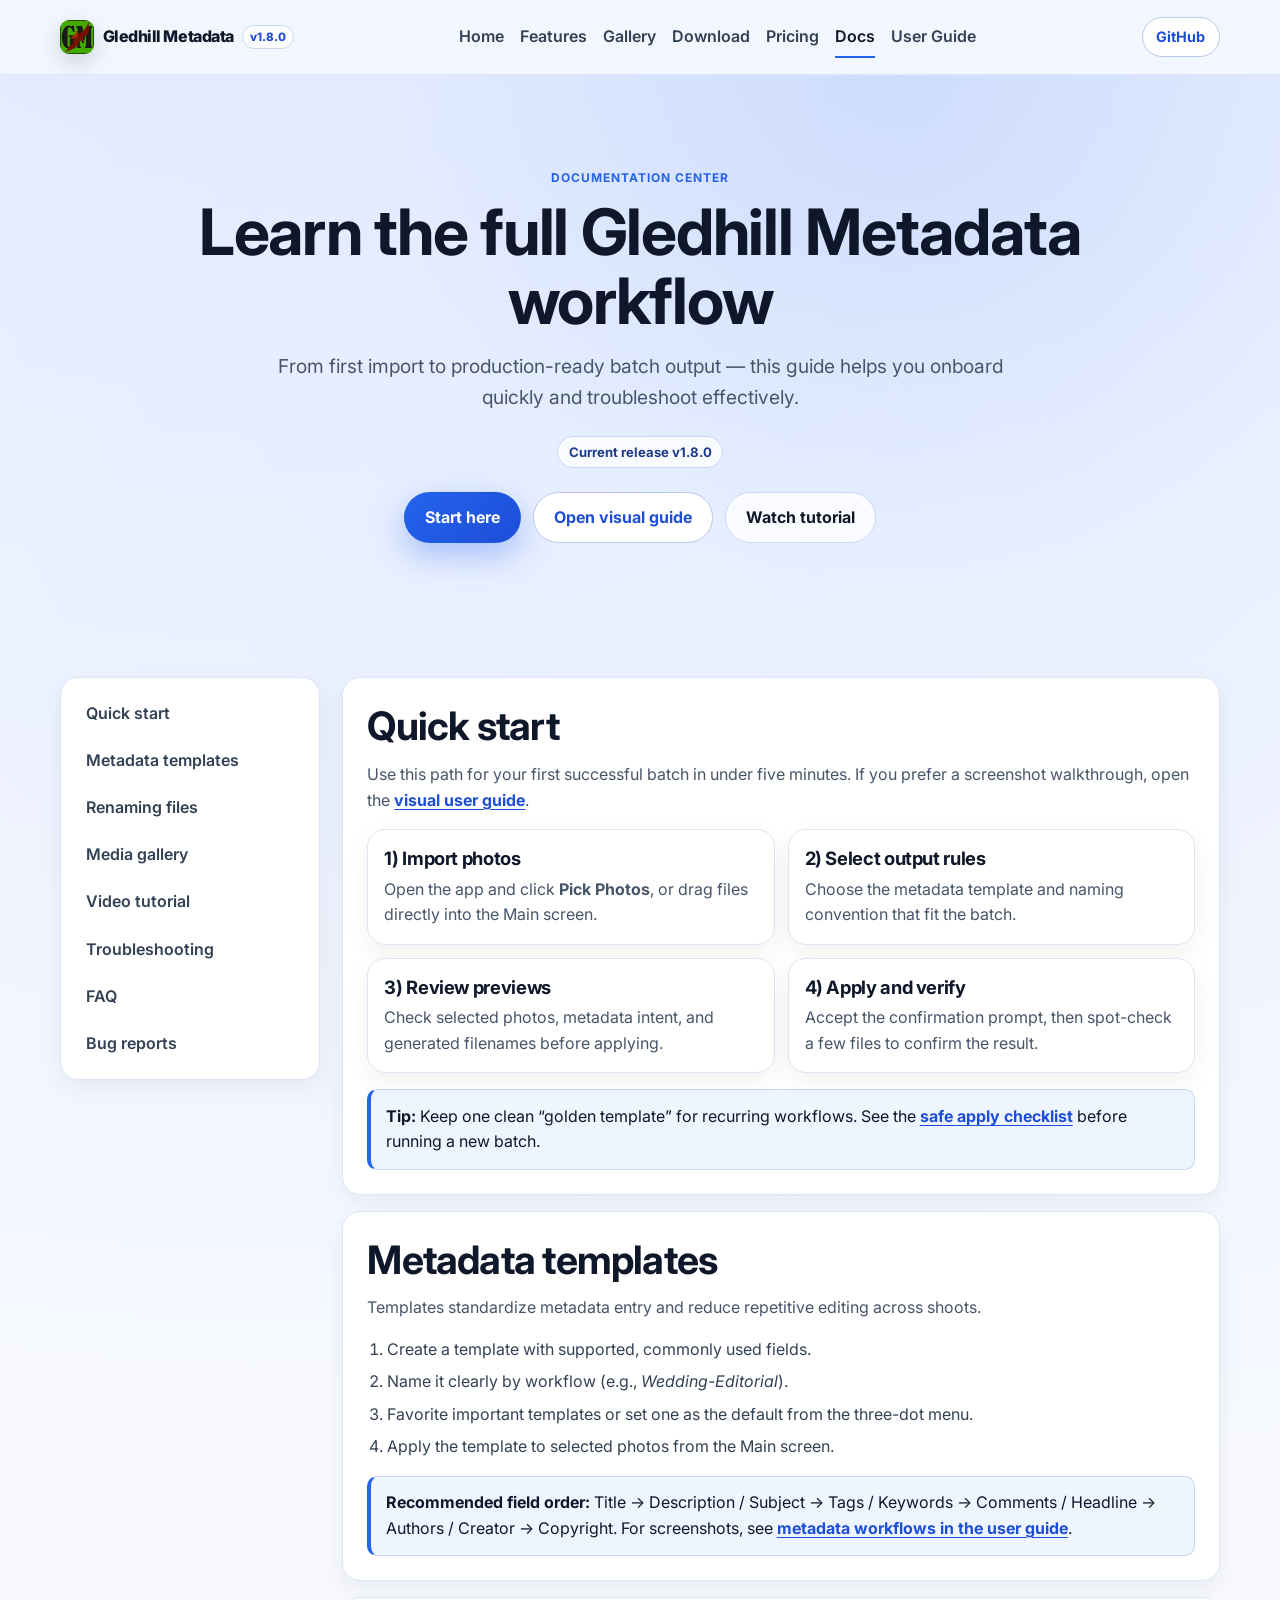
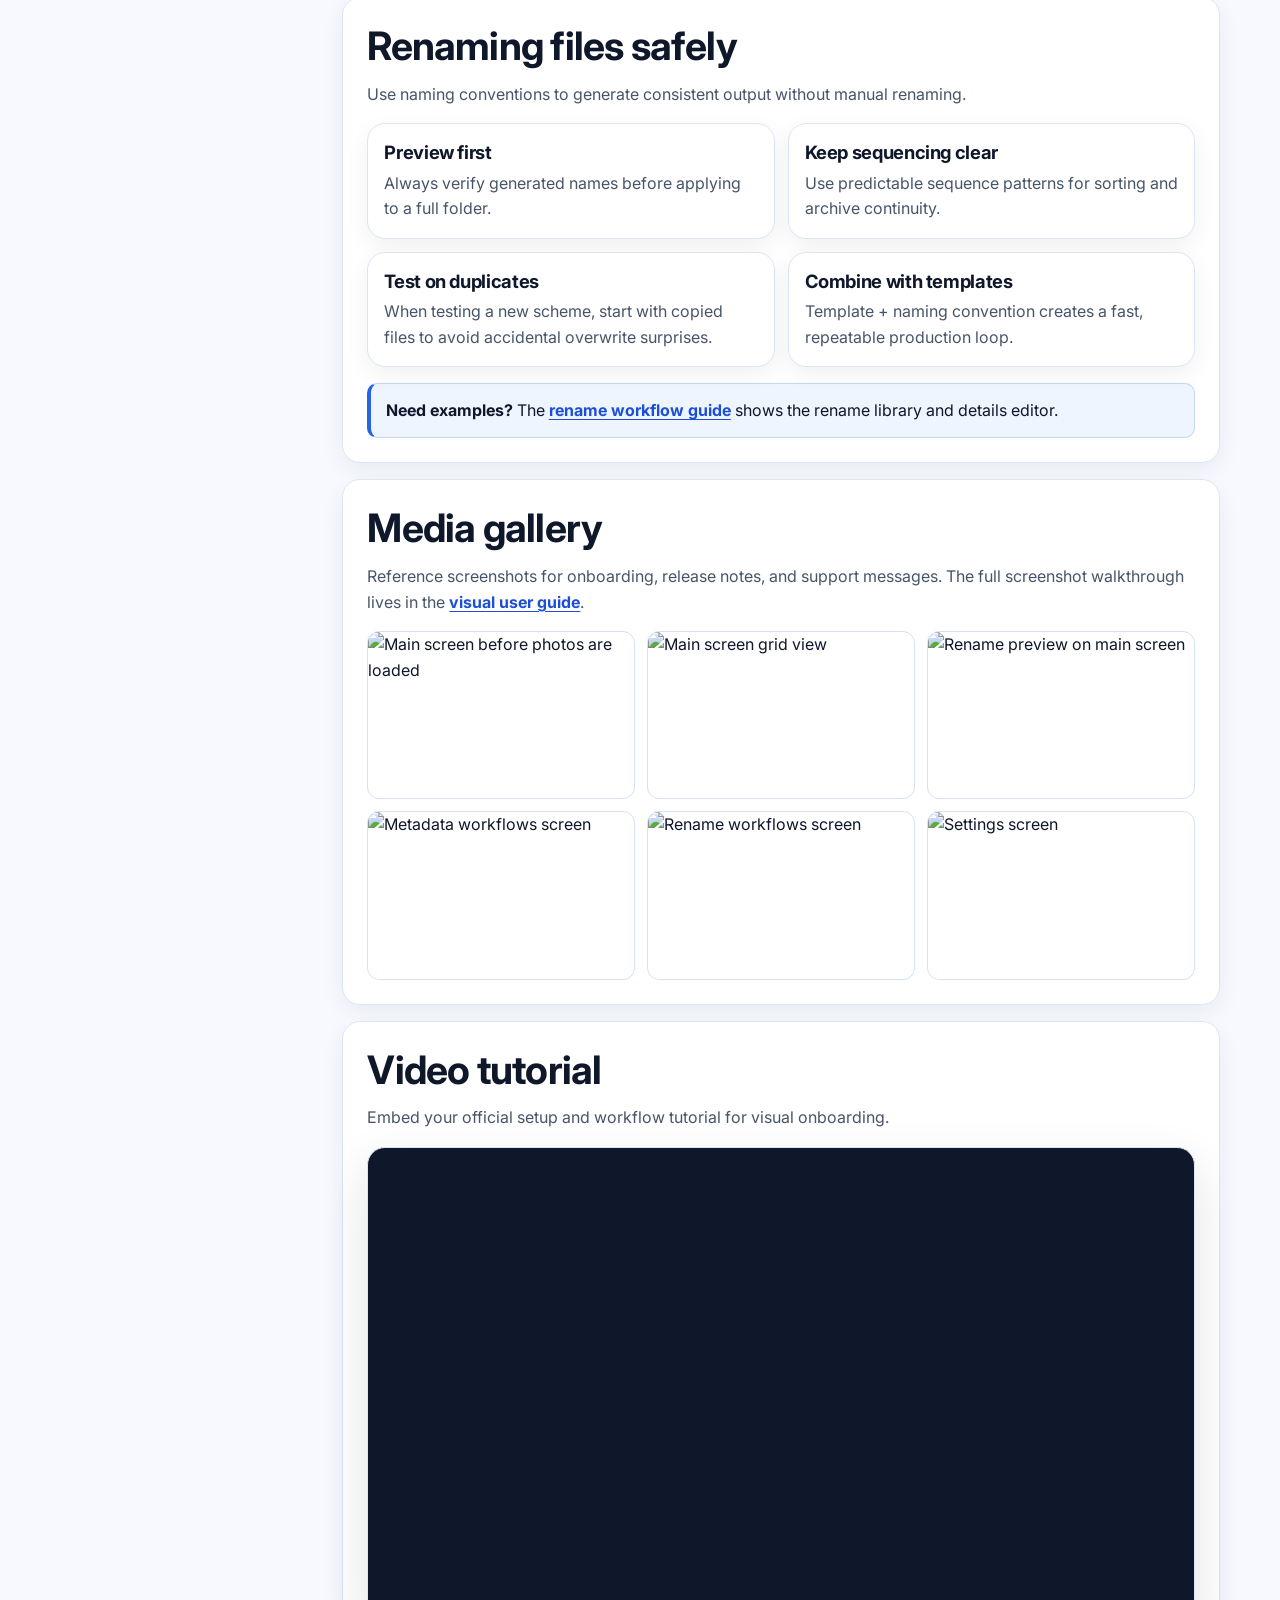
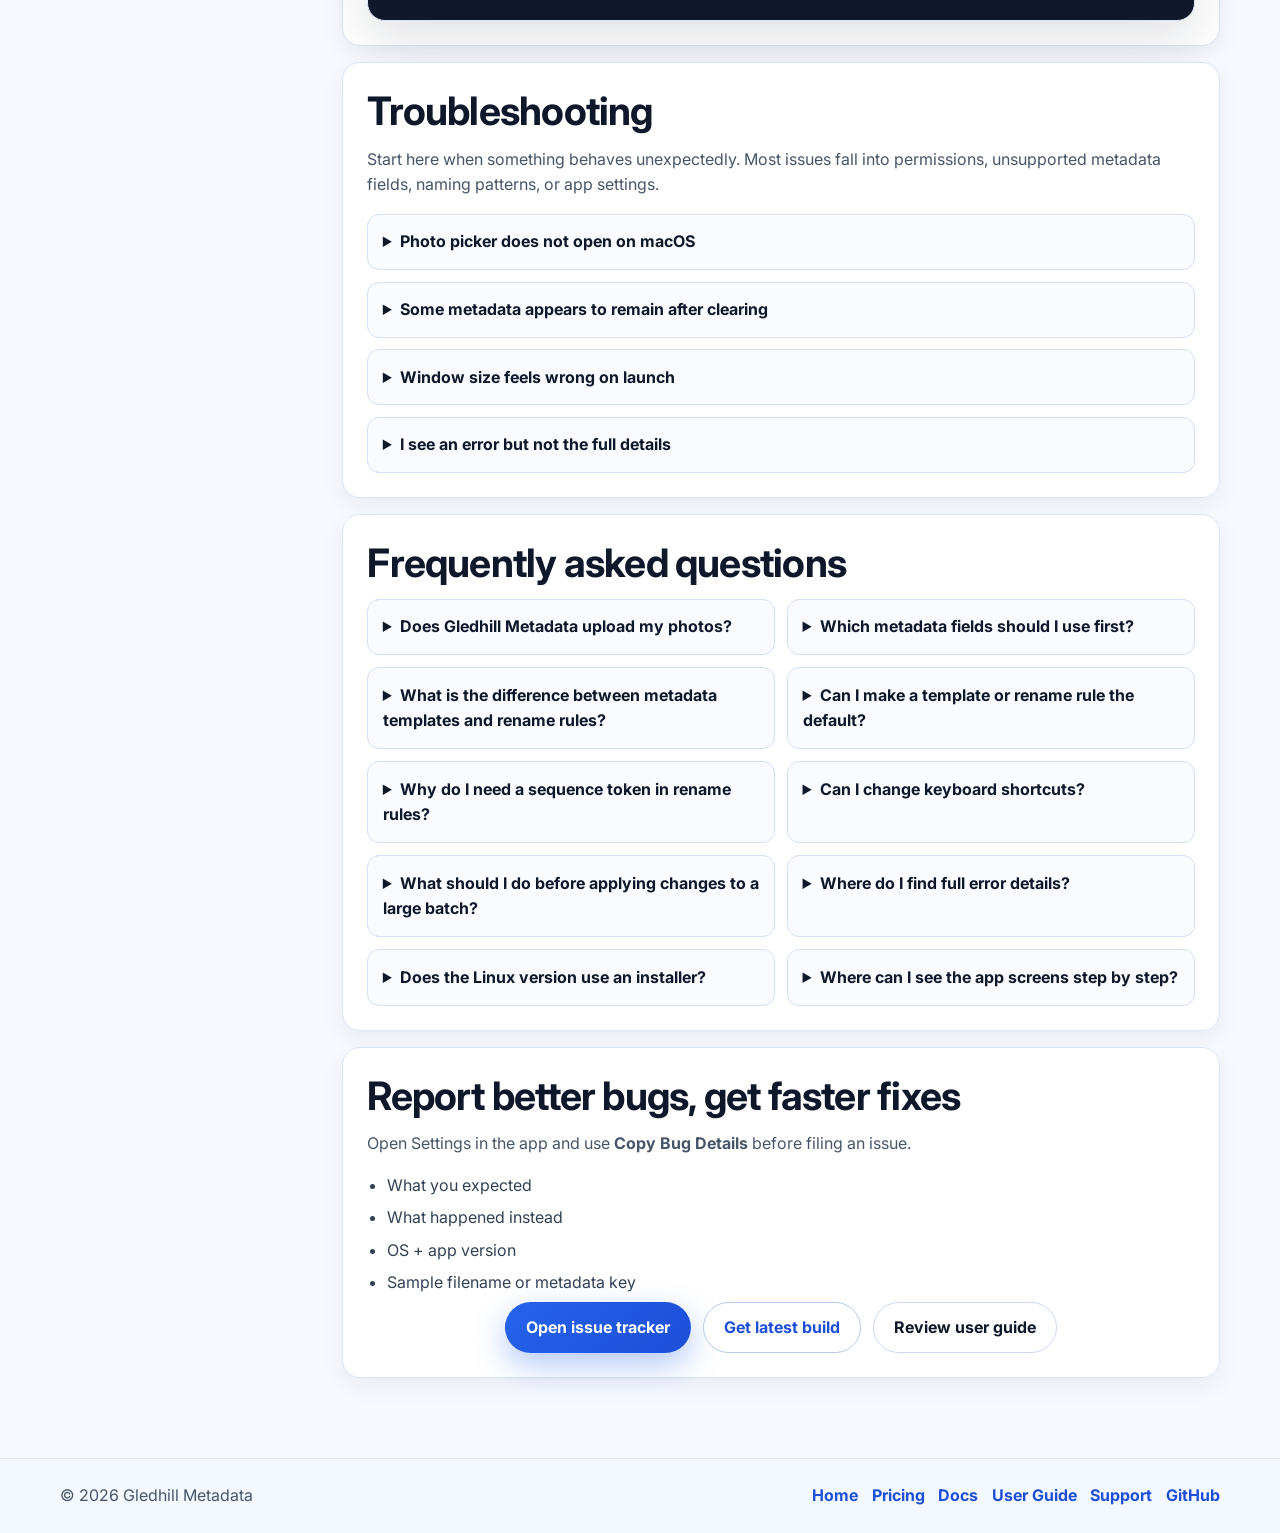
==== commit 950a20e1: "1.8.9" ====
--- a/docs.html
+++ b/docs.html
@@ -32,12 +32,28 @@
         <a href="index.html#features">Features</a>
         <a href="index.html#gallery">Gallery</a>
         <a href="index.html#download">Download</a>
+        <a href="pricing.html">Pricing</a>
         <a href="docs.html" class="active" aria-current="page">Docs</a>
         <a href="user-guide.html">User Guide</a>
       </nav>
-      <a class="btn btn-outline btn-small" href="https://github.com/Nerd-or-Geek/Gledhill-Metadata" target="_blank" rel="noopener noreferrer">GitHub</a>
+      <a class="btn btn-outline btn-small nav-github" href="https://github.com/Nerd-or-Geek/Gledhill-Metadata" target="_blank" rel="noopener noreferrer">GitHub</a>
+      <button class="nav-hamburger" aria-label="Toggle navigation" aria-expanded="false" aria-controls="mobile-nav">
+        <span></span><span></span><span></span>
+      </button>
     </div>
   </header>
+  <div class="mobile-nav-overlay" id="mobile-nav" aria-hidden="true">
+    <nav aria-label="Mobile navigation">
+      <a href="index.html#top">Home</a>
+      <a href="index.html#features">Features</a>
+      <a href="index.html#gallery">Gallery</a>
+      <a href="index.html#download">Download</a>
+      <a href="pricing.html">Pricing</a>
+      <a href="docs.html">Docs</a>
+      <a href="user-guide.html">User Guide</a>
+      <a href="https://github.com/Nerd-or-Geek/Gledhill-Metadata" target="_blank" rel="noopener noreferrer">GitHub ↗</a>
+    </nav>
+  </div>
 
   <main id="top">
     <section class="doc-hero">
@@ -257,8 +273,10 @@
       <p>&copy; <span id="year"></span> Gledhill Metadata</p>
       <nav class="footer-links" aria-label="Footer navigation">
         <a href="index.html#top">Home</a>
+        <a href="pricing.html">Pricing</a>
         <a href="docs.html">Docs</a>
         <a href="user-guide.html">User Guide</a>
+        <a href="https://github.com/sponsors/Nerd-or-Geek" target="_blank" rel="noopener noreferrer">Support</a>
         <a href="https://github.com/Nerd-or-Geek/Gledhill-Metadata" target="_blank" rel="noopener noreferrer">GitHub</a>
       </nav>
     </div>
--- a/styles.css
+++ b/styles.css
@@ -391,6 +391,14 @@
   grid-template-columns: repeat(3, minmax(0, 1fr));
 }
 
+.cards-2 {
+  grid-template-columns: repeat(2, minmax(0, 1fr));
+}
+
+.cards-4 {
+  grid-template-columns: repeat(4, minmax(0, 1fr));
+}
+
 .card {
   padding: 1.3rem;
   transition: transform 0.25s ease, box-shadow 0.25s ease;
@@ -813,6 +821,195 @@
   gap: 0.85rem;
 }
 
+/* Support & Pricing Styles */
+.support-banner {
+  margin-top: 1.5rem;
+  padding: 0.75rem 1rem;
+  border: 1px solid #c7d6f0;
+  border-radius: 12px;
+  background: rgba(255, 255, 255, 0.85);
+  color: #334155;
+  font-size: 0.95rem;
+  font-weight: 600;
+  text-align: center;
+  box-shadow: 0 8px 20px rgba(37, 99, 235, 0.1);
+}
+
+.support-banner a {
+  color: #1d4ed8;
+  font-weight: 700;
+  text-decoration: underline;
+}
+
+.support-banner a:hover {
+  color: #2563eb;
+}
+
+.support-callout {
+  text-align: center;
+  border: 1px solid var(--border);
+  border-radius: var(--radius);
+  background: linear-gradient(135deg, #fdfefe 0%, #eef6ff 100%);
+  box-shadow: var(--shadow-sm);
+  padding: 2rem 1.5rem;
+}
+
+.support-callout h2 {
+  margin-bottom: 0.3rem;
+}
+
+.support-callout .section-intro {
+  margin: 0.5rem auto 1.5rem;
+}
+
+.support-buttons {
+  grid-template-columns: repeat(3, minmax(0, 1fr));
+  max-width: 700px;
+  margin: 0 auto;
+}
+
+.pricing-grid {
+  grid-template-columns: repeat(4, minmax(0, 1fr));
+}
+
+.pricing-card,
+.support-card {
+  background: var(--surface);
+  border: 1px solid var(--border);
+  border-radius: var(--radius);
+  box-shadow: var(--shadow-sm);
+  padding: 1.8rem;
+  display: flex;
+  flex-direction: column;
+  gap: 1rem;
+  transition: transform 0.25s ease, box-shadow 0.25s ease, border-color 0.25s ease;
+}
+
+.pricing-card:hover,
+.support-card:hover {
+  transform: translateY(-4px);
+  box-shadow: var(--shadow);
+  border-color: #2563eb;
+}
+
+.pricing-header {
+  border-bottom: 1px solid #e1e9f7;
+  padding-bottom: 1rem;
+}
+
+.pricing-header h3 {
+  margin-bottom: 0.3rem;
+  color: #0f172a;
+}
+
+.pricing-desc {
+  font-size: 0.85rem;
+  color: #64748b;
+}
+
+.pricing-amount {
+  display: flex;
+  align-items: baseline;
+  gap: 0.5rem;
+}
+
+.price {
+  font-size: 1.85rem;
+  font-weight: 800;
+  color: #1d4ed8;
+}
+
+.period {
+  font-size: 0.85rem;
+  color: #64748b;
+  font-weight: 500;
+}
+
+.pricing-features {
+  list-style: none;
+  padding: 0;
+  margin: 0;
+  display: grid;
+  gap: 0.5rem;
+  flex-grow: 1;
+}
+
+.pricing-features li {
+  padding-left: 1.5rem;
+  position: relative;
+  font-size: 0.95rem;
+  color: #475569;
+  line-height: 1.5;
+}
+
+.pricing-features li::before {
+  content: "✓";
+  position: absolute;
+  left: 0;
+  color: #22c55e;
+  font-weight: 800;
+}
+
+.pricing-card .btn {
+  align-self: flex-start;
+}
+
+.support-card {
+  text-align: left;
+  padding: 1.5rem;
+}
+
+.support-card h3 {
+  margin-bottom: 0.2rem;
+  color: #0f172a;
+}
+
+.support-card p {
+  font-size: 0.95rem;
+  margin-bottom: 0.5rem;
+  flex-grow: 1;
+}
+
+.support-grid {
+  grid-template-columns: repeat(2, minmax(0, 1fr));
+  max-width: 800px;
+  margin: 0 auto 1.2rem;
+}
+
+.divider-text {
+  text-align: center;
+  margin-top: 1.2rem;
+  padding-top: 1.2rem;
+  border-top: 1px solid #e1e9f7;
+}
+
+.divider-text p {
+  font-size: 0.95rem;
+}
+
+.divider-text a {
+  color: #1d4ed8;
+  font-weight: 700;
+  text-decoration: underline;
+}
+
+.divider-text a:hover {
+  color: #2563eb;
+}
+
+.cta-inner a {
+  color: #1d4ed8;
+}
+
+.cta-inner a:hover {
+  color: #2563eb;
+  text-decoration: underline;
+}
+
+.nav a.nav-active::after {
+  transform: scaleX(1);
+}
+
 [data-reveal] {
   opacity: 0;
   transform: translateY(24px);
@@ -835,15 +1032,107 @@
   }
 }
 
+/* Hero screenshot */
+.hero-screenshot {
+  margin-top: 2.5rem;
+  border-radius: var(--radius);
+  overflow: hidden;
+  box-shadow: var(--shadow-lg);
+  border: 1px solid var(--border);
+}
+
+.hero-screenshot img {
+  width: 100%;
+  display: block;
+}
+
+/* Mobile hamburger nav */
+.nav-hamburger {
+  display: none;
+  flex-direction: column;
+  justify-content: center;
+  gap: 5px;
+  width: 40px;
+  height: 40px;
+  border: 1px solid var(--border);
+  border-radius: 10px;
+  background: rgba(255,255,255,0.85);
+  cursor: pointer;
+  padding: 8px;
+  transition: background 0.2s ease;
+}
+
+.nav-hamburger span {
+  display: block;
+  height: 2px;
+  border-radius: 2px;
+  background: var(--text);
+  transition: transform 0.25s ease, opacity 0.2s ease;
+  transform-origin: center;
+}
+
+.nav-hamburger.is-open span:nth-child(1) { transform: translateY(7px) rotate(45deg); }
+.nav-hamburger.is-open span:nth-child(2) { opacity: 0; }
+.nav-hamburger.is-open span:nth-child(3) { transform: translateY(-7px) rotate(-45deg); }
+
+.mobile-nav-overlay {
+  display: none;
+  position: fixed;
+  inset: 74px 0 0;
+  z-index: 39;
+  background: rgba(247, 249, 255, 0.97);
+  backdrop-filter: blur(12px);
+  border-top: 1px solid var(--border);
+  padding: 1.5rem;
+  overflow-y: auto;
+  transform: translateY(-8px);
+  opacity: 0;
+  pointer-events: none;
+  transition: transform 0.25s ease, opacity 0.25s ease;
+}
+
+.mobile-nav-overlay.is-open {
+  opacity: 1;
+  transform: translateY(0);
+  pointer-events: auto;
+}
+
+.mobile-nav-overlay nav {
+  display: flex;
+  flex-direction: column;
+  gap: 0.25rem;
+}
+
+.mobile-nav-overlay nav a {
+  display: block;
+  padding: 0.85rem 1rem;
+  border-radius: 12px;
+  font-weight: 600;
+  font-size: 1.1rem;
+  color: var(--text);
+  transition: background 0.2s ease, color 0.2s ease;
+}
+
+.mobile-nav-overlay nav a:hover {
+  background: #ecf3ff;
+  color: var(--primary);
+}
+
 @media (max-width: 1050px) {
   .cards-3,
   .download-grid,
-  .doc-media-grid {
+  .doc-media-grid,
+  .pricing-grid,
+  .cards-4 {
     grid-template-columns: repeat(2, minmax(0, 1fr));
   }
 
   .trust-grid {
     grid-template-columns: repeat(2, minmax(0, 1fr));
+  }
+
+  .support-buttons {
+    grid-template-columns: 1fr;
   }
 }
 
@@ -881,9 +1170,19 @@
   }
 
   .nav {
-    flex-wrap: wrap;
-    justify-content: center;
-    width: 100%;
+    display: none;
+  }
+
+  .nav-github {
+    display: none;
+  }
+
+  .nav-hamburger {
+    display: flex;
+  }
+
+  .mobile-nav-overlay {
+    display: block;
   }
 
   .section {
@@ -891,11 +1190,16 @@
   }
 
   .cards-3,
+  .cards-2,
   .download-grid,
   .trust-grid,
   .doc-grid,
   .doc-media-grid,
   .faq-grid,
+  .pricing-grid,
+  .cards-4,
+  .support-grid,
+  .support-buttons,
   .doc-sidebar nav {
     grid-template-columns: 1fr;
   }
